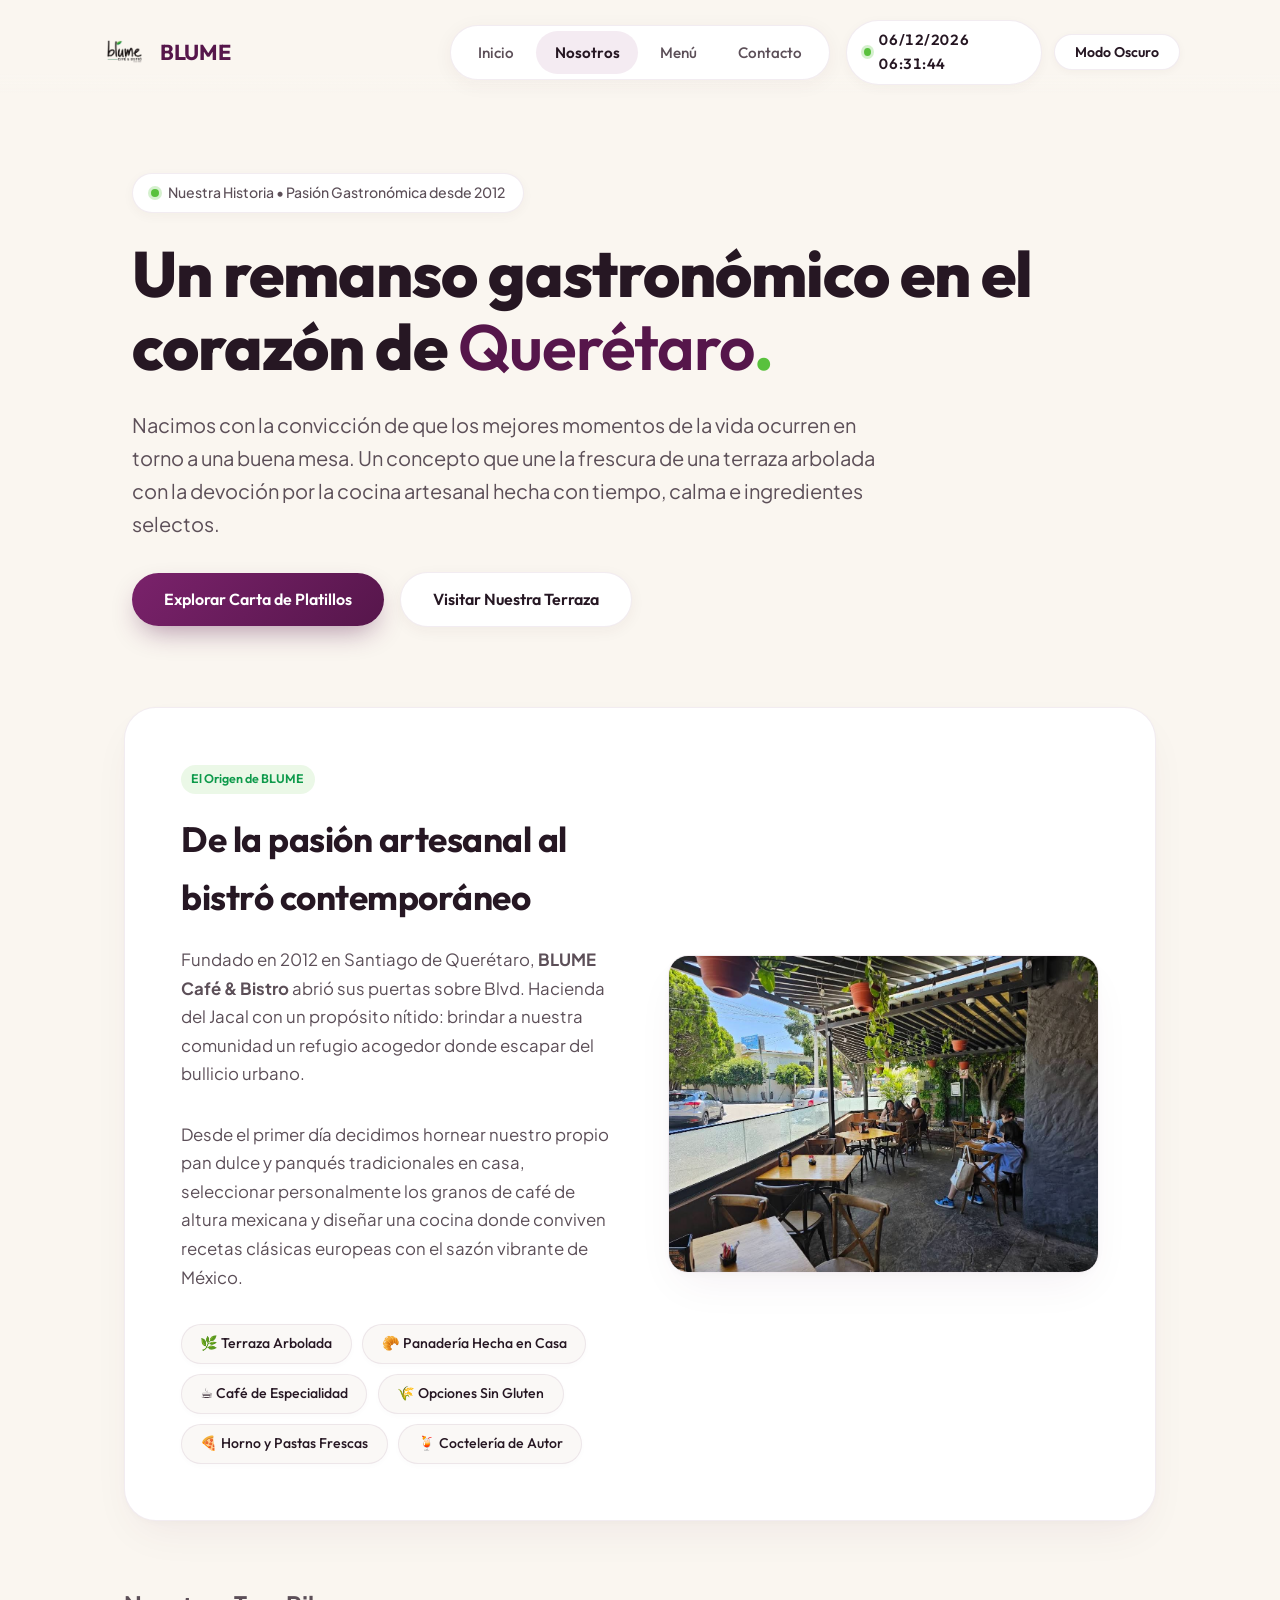
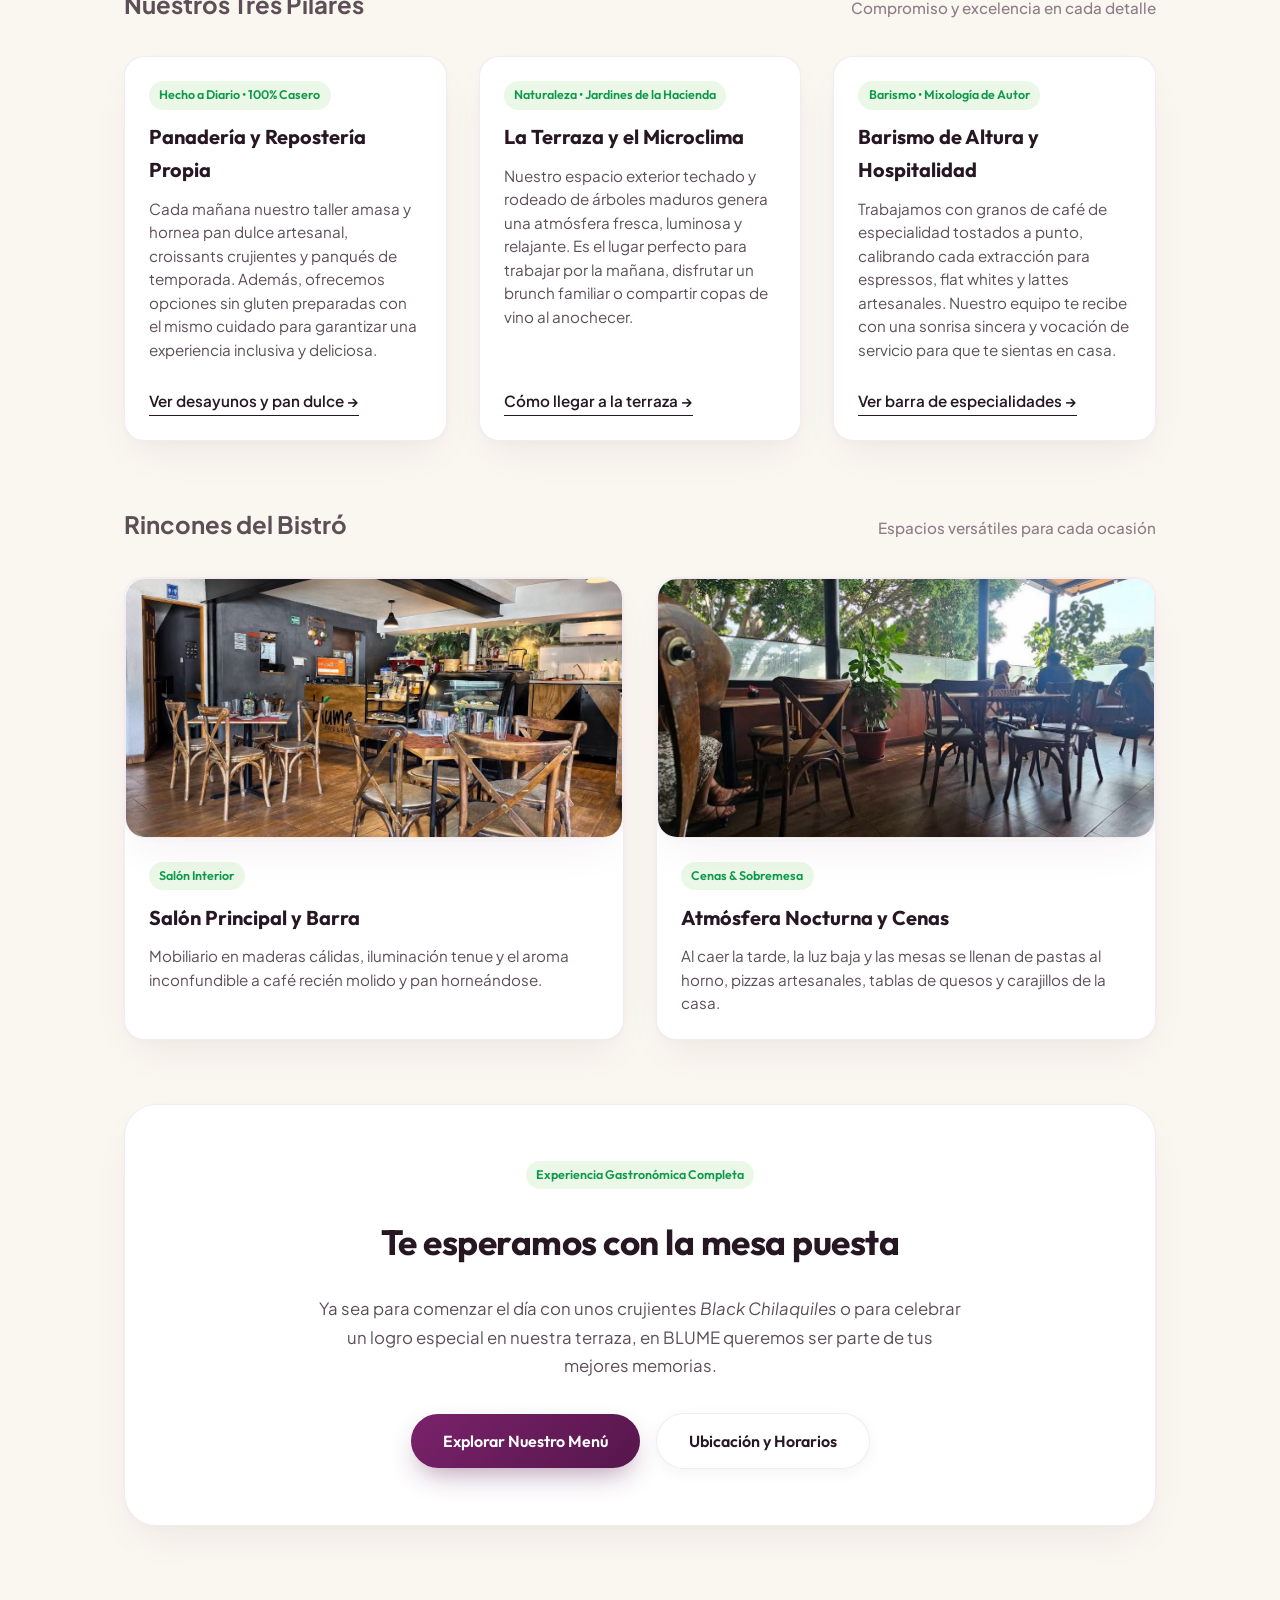
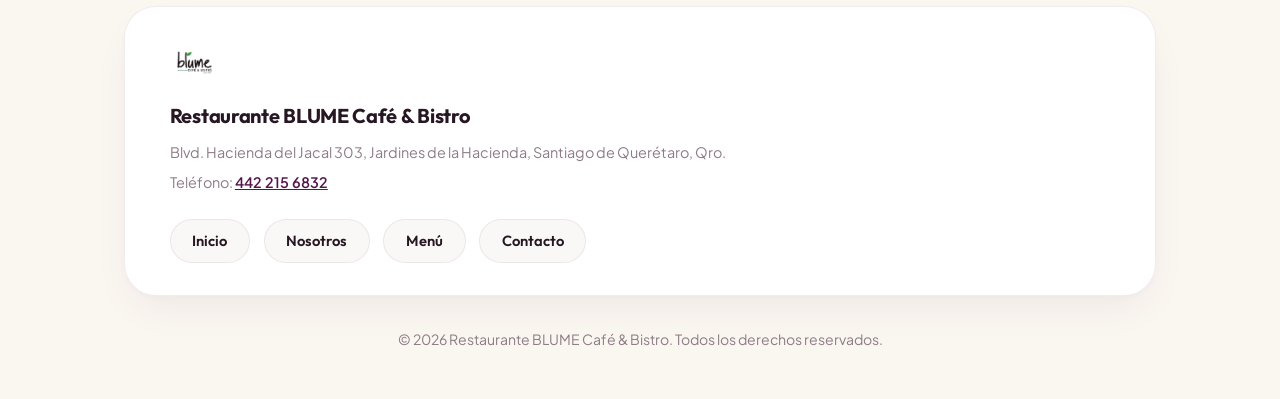
==== pages/about_us.html @ 1e067821 "Página Sobre nosotros (about us) - 'pages/about_us.html' Se implementó la página de sobre nosotros, " ====
<!DOCTYPE html>
<html lang="es">
<head>
  <meta charset="UTF-8">
  <meta name="viewport" content="width=device-width, initial-scale=1.0">
  <title>Nosotros | Restaurante BLUME Café & Bistro | Querétaro</title>
  <meta name="description" content="Conoce la historia, filosofía culinaria y el ambiente de terraza arbolada de Restaurante BLUME Café & Bistro en Santiago de Querétaro desde 2012.">
  
  <!-- Tipografías de Google Fonts -->
  <link rel="preconnect" href="https://fonts.googleapis.com">
  <link rel="preconnect" href="https://fonts.gstatic.com" crossorigin>
  <link href="https://fonts.googleapis.com/css2?family=Outfit:wght@400;500;600;700;800&family=Plus+Jakarta+Sans:wght@400;500;600;700&display=swap" rel="stylesheet">
  
  <!-- Hoja de estilos principal -->
  <link rel="stylesheet" href="../css/style.css">
  
  <!-- jQuery -->
  <script src="https://ajax.googleapis.com/ajax/libs/jquery/3.1.1/jquery.min.js"></script>
  
  <!-- Scripts globales (Reloj en tiempo real, Modo Oscuro, Botón Ir Arriba) -->
  <script src="../js/main.js" defer></script>
</head>
<body>

  <!-- ==========================================================================
       CABECERA Y NAVEGACIÓN GLOBAL
       ========================================================================== -->
  <header>
    <div class="header-inner">
      <a href="../index.html" class="logo" aria-label="Inicio - BLUME Café & Bistro">
        <img src="../images/logo_blume_sin_fondo.png" alt="Logotipo BLUME Café & Bistro" class="logo-img">
        <span>BLUME</span>
      </a>

      <nav aria-label="Navegación principal">
        <ul>
          <li><a href="../index.html">Inicio</a></li>
          <li><a href="about_us.html" class="active">Nosotros</a></li>
          <li><a href="products.html">Menú</a></li>
          <li><a href="contact.html">Contacto</a></li>
        </ul>
      </nav>

      <div class="header-actions">
        <div class="clock-widget" title="Fecha y hora actual">
          <span class="clock-dot"></span>
          <span id="reloj" class="clock-time">--/--/---- --:--:--</span>
        </div>
        <button type="button" class="theme-toggle-btn" id="theme-toggle" aria-label="Alternar modo oscuro o claro">
          Modo Oscuro
        </button>
      </div>
    </div>
  </header>

  <!-- ==========================================================================
       CONTENIDO PRINCIPAL
       ========================================================================== -->
  <main>
    <!-- 1. HERO DE LA SECCIÓN NOSOTROS -->
    <section id="nosotros-hero" aria-labelledby="about-title" style="display: flex; flex-direction: column; align-items: flex-start; gap: 1.5rem; padding: 2.5rem 0.5rem 1rem;">
      <div class="badge-status">
        <span class="badge-dot"></span>
        <span>Nuestra Historia &bull; Pasión Gastronómica desde 2012</span>
      </div>

      <h1 id="about-title" style="font-family: var(--font-heading); font-size: clamp(2.4rem, 5.2vw, 4rem); font-weight: 800; line-height: 1.15; color: var(--ink); letter-spacing: -1px; margin: 0;">
        Un remanso gastronómico en el corazón de <span class="text-accent">Querétaro</span><span class="accent-dot">.</span>
      </h1>

      <p class="hero-role" style="font-size: clamp(1.05rem, 1.8vw, 1.25rem); color: var(--text-body); max-width: 760px; line-height: 1.65; margin: 0;">
        Nacimos con la convicción de que los mejores momentos de la vida ocurren en torno a una buena mesa. Un concepto que une la frescura de una terraza arbolada con la devoción por la cocina artesanal hecha con tiempo, calma e ingredientes selectos.
      </p>

      <div class="hero-actions">
        <a href="products.html" class="btn btn-primary">Explorar Carta de Platillos</a>
        <a href="contact.html" class="btn btn-secondary">Visitar Nuestra Terraza</a>
      </div>
    </section>

    <!-- 2. SECCIÓN HISTORIA Y FILOSOFÍA (Tarjeta 2 Columnas) -->
    <section id="historia" aria-labelledby="historia-heading">
      <div class="sobre-mi-card">
        <div>
          <span class="badge-dietary" style="margin-bottom: 1rem;">El Origen de BLUME</span>
          <h2 id="historia-heading">De la pasión artesanal al bistró contemporáneo</h2>
          <p>
            Fundado en 2012 en Santiago de Querétaro, <strong>BLUME Café &amp; Bistro</strong> abrió sus puertas sobre Blvd. Hacienda del Jacal con un propósito nítido: brindar a nuestra comunidad un refugio acogedor donde escapar del bullicio urbano.
          </p>
          <p>
            Desde el primer día decidimos hornear nuestro propio pan dulce y panqués tradicionales en casa, seleccionar personalmente los granos de café de altura mexicana y diseñar una cocina donde conviven recetas clásicas europeas con el sazón vibrante de México.
          </p>
          <div class="chips-list">
            <span class="chip">🌿 Terraza Arbolada</span>
            <span class="chip">🥐 Panadería Hecha en Casa</span>
            <span class="chip">☕ Café de Especialidad</span>
            <span class="chip">🌾 Opciones Sin Gluten</span>
            <span class="chip">🍕 Horno y Pastas Frescas</span>
            <span class="chip">🍹 Coctelería de Autor</span>
          </div>
        </div>

        <div class="about-img-frame">
          <img src="../images/negocio/Negocio 1.jpeg" alt="Fachada y terraza exterior arbolada de Restaurante BLUME Café & Bistro">
        </div>
      </div>
    </section>

    <!-- 3. TRES PILARES FUNDAMENTALES -->
    <section id="pilares" aria-labelledby="pilares-heading">
      <div class="section-heading-row" style="margin-bottom: 2rem;">
        <h2 id="pilares-heading">Nuestros Tres Pilares</h2>
        <span class="heading-aside">Compromiso y excelencia en cada detalle</span>
      </div>

      <div class="menu-grid">
        <!-- Pilar 1: Panadería y Cocina Artesanal -->
        <article class="menu-card">
          <div class="menu-card-body">
            <span class="badge-dietary">Hecho a Diario &bull; 100% Casero</span>
            <div class="menu-card-header">
              <h3 class="menu-card-title">Panadería y Repostería Propia</h3>
            </div>
            <p class="menu-card-desc">
              Cada mañana nuestro taller amasa y hornea pan dulce artesanal, croissants crujientes y panqués de temporada. Además, ofrecemos opciones sin gluten preparadas con el mismo cuidado para garantizar una experiencia inclusiva y deliciosa.
            </p>
            <div style="margin-top: auto; padding-top: 1rem;">
              <a href="products.html" class="contact-link-arrow">Ver desayunos y pan dulce &rarr;</a>
            </div>
          </div>
        </article>

        <!-- Pilar 2: La Terraza Arbolada -->
        <article class="menu-card">
          <div class="menu-card-body">
            <span class="badge-dietary">Naturaleza &bull; Jardines de la Hacienda</span>
            <div class="menu-card-header">
              <h3 class="menu-card-title">La Terraza y el Microclima</h3>
            </div>
            <p class="menu-card-desc">
              Nuestro espacio exterior techado y rodeado de árboles maduros genera una atmósfera fresca, luminosa y relajante. Es el lugar perfecto para trabajar por la mañana, disfrutar un brunch familiar o compartir copas de vino al anochecer.
            </p>
            <div style="margin-top: auto; padding-top: 1rem;">
              <a href="contact.html" class="contact-link-arrow">Cómo llegar a la terraza &rarr;</a>
            </div>
          </div>
        </article>

        <!-- Pilar 3: Barismo y Calidez en el Servicio -->
        <article class="menu-card">
          <div class="menu-card-body">
            <span class="badge-dietary">Barismo &bull; Mixología de Autor</span>
            <div class="menu-card-header">
              <h3 class="menu-card-title">Barismo de Altura y Hospitalidad</h3>
            </div>
            <p class="menu-card-desc">
              Trabajamos con granos de café de especialidad tostados a punto, calibrando cada extracción para espressos, flat whites y lattes artesanales. Nuestro equipo te recibe con una sonrisa sincera y vocación de servicio para que te sientas en casa.
            </p>
            <div style="margin-top: auto; padding-top: 1rem;">
              <a href="products.html" class="contact-link-arrow">Ver barra de especialidades &rarr;</a>
            </div>
          </div>
        </article>
      </div>
    </section>

    <!-- 4. GALERÍA DE AMBIENTE Y RINCONES -->
    <section id="ambiente" aria-labelledby="ambiente-heading">
      <div class="section-heading-row" style="margin-bottom: 2rem;">
        <h2 id="ambiente-heading">Rincones del Bistró</h2>
        <span class="heading-aside">Espacios versátiles para cada ocasión</span>
      </div>

      <div class="about-grid-two">
        <article class="menu-card">
          <div class="about-img-frame" style="height: 260px;">
            <img src="../images/negocio/Negocio 2.jpeg" alt="Barra de café y salón acogedor interior">
          </div>
          <div class="menu-card-body">
            <span class="badge-dietary">Salón Interior</span>
            <div class="menu-card-header">
              <h3 class="menu-card-title">Salón Principal y Barra</h3>
            </div>
            <p class="menu-card-desc">
              Mobiliario en maderas cálidas, iluminación tenue y el aroma inconfundible a café recién molido y pan horneándose.
            </p>
          </div>
        </article>

        <article class="menu-card">
          <div class="about-img-frame" style="height: 260px;">
            <img src="../images/negocio/Negocio 3.jpeg" alt="Comedor bistró para cenas y reuniones">
          </div>
          <div class="menu-card-body">
            <span class="badge-dietary">Cenas &amp; Sobremesa</span>
            <div class="menu-card-header">
              <h3 class="menu-card-title">Atmósfera Nocturna y Cenas</h3>
            </div>
            <p class="menu-card-desc">
              Al caer la tarde, la luz baja y las mesas se llenan de pastas al horno, pizzas artesanales, tablas de quesos y carajillos de la casa.
            </p>
          </div>
        </article>
      </div>
    </section>

    <!-- 5. BANNER LLAMADO A LA ACCIÓN (CTA) -->
    <section id="cta-experiencia" aria-labelledby="cta-heading">
      <div class="cta-banner-card">
        <span class="badge-dietary">Experiencia Gastronómica Completa</span>
        <h2 id="cta-heading">Te esperamos con la mesa puesta</h2>
        <p>
          Ya sea para comenzar el día con unos crujientes <em>Black Chilaquiles</em> o para celebrar un logro especial en nuestra terraza, en BLUME queremos ser parte de tus mejores memorias.
        </p>
        <div class="hero-actions" style="justify-content: center;">
          <a href="products.html" class="btn btn-primary">Explorar Nuestro Menú</a>
          <a href="contact.html" class="btn btn-secondary">Ubicación y Horarios</a>
        </div>
      </div>
    </section>
  </main>

  <!-- ==========================================================================
       PIE DE PÁGINA (Footer)
       ========================================================================== -->
  <footer>
    <div class="footer-card">
      <div class="footer-brand">
        <a href="../index.html" class="footer-logo">
          <img src="../images/logo_blume_sin_fondo.png" alt="Logotipo BLUME Café & Bistro" class="footer-logo-img">
        </a>
        <h2>Restaurante BLUME Café &amp; Bistro</h2>
        <p>Blvd. Hacienda del Jacal 303, Jardines de la Hacienda, Santiago de Querétaro, Qro.</p>
        <p>Teléfono: <a href="tel:4422156832" class="text-accent">442 215 6832</a></p>
      </div>

      <ul class="footer-links" aria-label="Enlaces del pie de página">
        <li><a href="../index.html">Inicio</a></li>
        <li><a href="about_us.html">Nosotros</a></li>
        <li><a href="products.html">Menú</a></li>
        <li><a href="contact.html">Contacto</a></li>
      </ul>
    </div>

    <p class="copyright">
      &copy; 2026 Restaurante BLUME Café &amp; Bistro. Todos los derechos reservados.
    </p>
  </footer>

  <!-- Botón flotante "Ir arriba" gestionado con jQuery -->
  <a href="#" class="scrollup" id="irArriba" aria-label="Volver arriba">Subir</a>

</body>
</html>
---- css/style.css ----
/* 
   RESTAURANTE BLUME CAFÉ & BISTRO
   Sistema de Diseño Corporativo - Actividad 9
*/

/* --------------------------------------------------------------------------
   IMPORTACIÓN DE TIPOGRAFÍAS (Google Fonts)
   - Outfit: Fuente sans-serif geométrica para títulos de alto impacto.
   - Plus Jakarta Sans: Fuente moderna y legible para textos y párrafos.
   -------------------------------------------------------------------------- */
@import url('https://fonts.googleapis.com/css2?family=Outfit:wght@400;500;600;700;800&family=Plus+Jakarta+Sans:wght@400;500;600;700&display=swap');

/* --------------------------------------------------------------------------
   1. VARIABLES DE DISEÑO (Design Tokens)
   Definición centralizada de colores, gradientes, sombras, bordes y tipografías.
   -------------------------------------------------------------------------- */
:root {
  /* Paleta Base y Fondos */
  --bg-main: #FFFFFF;                /* Fondo principal blanco */
  --cream: #FAF6F0;                  /* Fondo crema suave para contraste sutil */
  --mist: #F4EBF2;                   /* Tono lila/crema suave */
  --surface-input: #FAF8F6;          /* Fondo suave para campos de formulario */
  --white: #FFFFFF;                  /* Blanco puro para tarjetas y superficies */

  /* Colores Corporativos Oficiales BLUME Café & Bistro */
  --primary: #56164b;                /* Color Principal: Púrpura bistró */
  --primary-light: #7a226b;          /* Púrpura medio para transiciones y gradientes */
  --primary-dark: #3e0e36;           /* Púrpura profundo para contrastes */
  --accent-1: #59c13d;               /* Color de Acento 1: Verde frescura / huerto */
  --accent-2: #0e9a4b;               /* Color de Acento 2: Verde esmeralda / follaje */

  --primary-soft: rgba(86, 22, 75, 0.08);
  --primary-glow: rgba(86, 22, 75, 0.35);
  --accent-soft: rgba(89, 193, 61, 0.12);

  /* Retrocompatibilidad semántica para selectores heredados */
  --scarlet: var(--primary);
  --crimson: var(--primary-dark);
  --coral: var(--accent-1);
  --scarlet-soft: var(--primary-soft);
  --scarlet-glow: var(--primary-glow);

  /* Gradientes y Sombras de la marca */
  --gradient-primary: linear-gradient(135deg, #7a226b 0%, #56164b 100%);
  --gradient-accent: linear-gradient(135deg, #59c13d 0%, #0e9a4b 100%);
  --gradient-scarlet: var(--gradient-primary);

  --shadow-primary: 0 12px 28px -8px rgba(86, 22, 75, 0.45);
  --shadow-accent: 0 10px 24px -6px rgba(14, 154, 75, 0.35);
  --shadow-scarlet: var(--shadow-primary);
  --shadow-card: 0 18px 45px -12px rgba(86, 22, 75, 0.07), 0 2px 6px rgba(0, 0, 0, 0.02);
  --shadow-hover: 0 24px 50px -10px rgba(86, 22, 75, 0.14), 0 4px 12px rgba(0, 0, 0, 0.04);

  /* Colores de Texto y Neutros */
  --ink: #261723;                    /* Púrpura carbón profundo para títulos */
  --text-body: #5C4F58;              /* Gris cálido para párrafos y lectura */
  --text-muted: #8E7C88;             /* Neutro secundario para subtítulos y etiquetas */
  --border-light: rgba(86, 22, 75, 0.08);

  /* Tipografía */
  --font-heading: 'Outfit', 'Plus Jakarta Sans', system-ui, -apple-system, sans-serif;
  --font-body: 'Plus Jakarta Sans', system-ui, -apple-system, sans-serif;

  /* Curvaturas y Radios */
  --radius-sm: 12px;                 /* Esquinas de inputs y botones pequeños */
  --radius-md: 20px;                 /* Esquinas de tarjetas secundarias */
  --radius-lg: 32px;                 /* Curvatura amplia para las grandes tarjetas principales */
  --radius-pill: 9999px;             /* Curvatura completa tipo cápsula/píldora */

  /* Transición estándar para animaciones suaves */
  --transition: 0.28s cubic-bezier(0.4, 0, 0.2, 1);
}

/* --------------------------------------------------------------------------
   2. RESET Y ESTILOS GLOBALES
   Garantiza coherencia de márgenes, modelo de caja y renderizado en navegadores.
   -------------------------------------------------------------------------- */
*, *::before, *::after {             /* Esto es la parte de los márgenes y rellenos */
  margin: 0;
  padding: 0;
  box-sizing: border-box;            /* Incluye padding y border en el ancho total */
}

html {
  scroll-behavior: smooth;           /* Desplazamiento suave al hacer clic en los enlaces internos */
  font-size: 16px;
}

body {
  font-family: var(--font-body);
  background-color: var(--cream);    /* Fondo general beige cálido (color de fondo de la página) */
  color: var(--text-body);
  line-height: 1.65;
  min-height: 100vh;                 /* Esto es la parte del alto de la pantalla */
  overflow-x: hidden;                /* Evita barras de desplazamiento horizontal accidentales */
  -webkit-font-smoothing: antialiased;
  -moz-osx-font-smoothing: grayscale;
}

/* Clases de texto utilitarias para resaltar palabras clave */
.text-accent,
.text-scarlet {
  color: var(--primary);
  font-weight: 600;
}

.text-accent-green {
  color: var(--accent-1);
  font-weight: 600;
}

.accent-dot {
  color: var(--accent-1);             /* Punto verde de acento fresco del logotipo y títulos */
}

/* --------------------------------------------------------------------------
   3. CABECERA Y BARRA DE NAVEGACIÓN (Header)
   Permanece fija en la parte superior con un degradado que se fusiona con el fondo.
   -------------------------------------------------------------------------- */
header {
  position: sticky;
  top: 0;                 
  z-index: 100;
  padding: 1.25rem 1.5rem 0.5rem;           /* Esto es la parte del padding y margenes de la barra de navegación */
  background: linear-gradient(180deg, var(--cream) 80%, rgba(250, 246, 240, 0) 100%);
}

.header-inner {
  max-width: 1080px;                /* Esto es la parte del ancho de la página */
  margin: 0 auto;
  display: grid;
  grid-template-columns: 1fr auto 1fr;
  align-items: center;
  gap: 1rem;
}

.header-actions {
  justify-self: end;
  display: flex;
  align-items: center;
  gap: 0.75rem;
}

.logo {
  justify-self: start;
  display: inline-flex;
  align-items: center;
  gap: 0.75rem;
  font-family: var(--font-heading);
  font-size: 1.35rem;
  font-weight: 700;
  color: var(--primary);
  text-decoration: none;
  letter-spacing: -0.3px;
  transition: opacity var(--transition), transform var(--transition);
}

.logo img,
.logo-img {
  height: 48px;
  max-height: 48px;
  width: auto;
  object-fit: contain;
  display: block;
  transition: transform var(--transition);
}

.logo:hover {
  opacity: 0.9;
  transform: translateY(-1px);
}

.logo:hover img,
.logo:hover .logo-img {
  transform: scale(1.04);
}

header nav {
  justify-self: center;
}

/* Cápsula de navegación flotante */
nav ul {
  list-style: none;
  display: flex;
  align-items: center;
  background: var(--white);
  padding: 0.35rem 0.5rem;
  border-radius: var(--radius-pill);    /* Esto es la parte de las esquinas de la barra de navegación (bordes)*/
  box-shadow: 0 4px 20px rgba(70, 45, 35, 0.05);
  border: 1px solid var(--border-light);
  gap: 0.25rem;
}

nav ul li a {
  text-decoration: none;
  font-family: var(--font-heading);
  font-size: 0.95rem;
  font-weight: 500;
  color: var(--text-body);
  padding: 0.55rem 1.15rem;
  border-radius: var(--radius-pill);
  transition: all var(--transition);
  display: inline-block;
}

nav ul li a:hover {
  color: var(--ink);
  background-color: var(--mist);
}

/* Botón destacado del menú de navegación (si se requiere enlace destacado) */
nav ul li a.nav-cta {
  background: var(--gradient-primary);
  color: var(--white);
  font-weight: 600;
  box-shadow: 0 4px 14px rgba(86, 22, 75, 0.35);
}

nav ul li a.nav-cta:hover {
  transform: translateY(-1px);
  box-shadow: 0 6px 18px rgba(86, 22, 75, 0.45);
  color: var(--white);
}

/* --------------------------------------------------------------------------
   4. CONTENEDOR PRINCIPAL (Main)
   Centra las secciones y establece una separación vertical equilibrada.
   -------------------------------------------------------------------------- */
main {
  max-width: 1080px;
  margin: 0 auto;
  padding: 2.5rem 1.5rem 5rem;
  display: flex;
  flex-direction: column;
  gap: 4rem;                         /* Espaciado generoso entre secciones */
}

/* --------------------------------------------------------------------------
   5. SECCIÓN INICIO / HERO (#inicio)
   Presentación tipográfica limpia directamente sobre el fondo beige.
   -------------------------------------------------------------------------- */
#inicio {
  padding: 2.5rem 0.5rem 1.5rem;
  display: flex;
  flex-direction: column;
  align-items: flex-start;
  gap: 1.5rem;
}

/* Badge con punto indicador */
.badge-status {
  display: inline-flex;
  align-items: center;
  gap: 0.6rem;
  background: var(--white);
  padding: 0.45rem 1.1rem;
  border-radius: var(--radius-pill);
  font-size: 0.88rem;
  font-weight: 500;
  color: var(--text-body);
  box-shadow: 0 3px 12px rgba(70, 45, 35, 0.04);
  border: 1px solid var(--border-light);
}

.badge-dot {
  width: 8px;
  height: 8px;
  border-radius: 50%;
  background-color: var(--accent-1);
  box-shadow: 0 0 0 3px rgba(89, 193, 61, 0.25);
}

#inicio h1 {
  font-family: var(--font-heading);
  font-size: clamp(2.6rem, 5.8vw, 4.4rem); /* Tamaño fluido según el ancho de pantalla */
  font-weight: 800;
  line-height: 1.1;
  color: var(--ink);
  letter-spacing: -1.2px;
}

#inicio .hero-role,
#inicio > p {
  font-size: 1.22rem;
  line-height: 1.6;
  color: var(--text-body);
  max-width: 680px;
}

/* Botones en píldora */
.hero-actions {
  display: flex;
  align-items: center;
  gap: 1rem;
  flex-wrap: wrap;
  margin-top: 0.5rem;
}

.btn {
  display: inline-flex;
  align-items: center;
  justify-content: center;
  font-family: var(--font-heading);
  font-size: 1rem;
  font-weight: 600;
  text-decoration: none;
  padding: 0.85rem 2rem;
  border-radius: var(--radius-pill);
  transition: all var(--transition);
  cursor: pointer;
  border: none;
}

/* Botón primario con gradiente corporativo */
.btn-primary {
  background: var(--gradient-primary);
  color: #FFFFFF;
  box-shadow: var(--shadow-primary);
}

.btn-primary:hover {
  transform: translateY(-2px);
  box-shadow: 0 16px 32px -6px rgba(86, 22, 75, 0.55);
}

/* Botón secundario en blanco con borde sutil */
.btn-secondary {
  background: var(--white);
  color: var(--ink);
  box-shadow: 0 4px 15px rgba(70, 45, 35, 0.05);
  border: 1px solid var(--border-light);
}

.btn-secondary:hover {
  transform: translateY(-2px);
  box-shadow: 0 8px 24px rgba(70, 45, 35, 0.08);
  background: #FFFDFC;
}

/* --------------------------------------------------------------------------
   6. SECCIÓN SOBRE MÍ (#sobre-mi)
   Tarjeta blanca con esquinas curvas de 32px y estructura a 2 columnas.
   -------------------------------------------------------------------------- */
#sobre-mi,
#amigos,
.sobre-mi-card {
  background: var(--white);
  border-radius: var(--radius-lg);
  padding: 3.5rem;
  box-shadow: var(--shadow-card);
  border: 1px solid var(--border-light);
  display: grid;
  grid-template-columns: 1fr 1fr;    /* Columna de texto + Columna de carrusel/galeria */
  gap: 3.5rem;
  align-items: center;
}

#sobre-mi h2,
#amigos h2,
.sobre-mi-card h2 {
  font-family: var(--font-heading);
  font-size: 2.2rem;
  font-weight: 700;
  color: var(--ink);
  letter-spacing: -0.5px;
  margin-bottom: 1.25rem;
}

#sobre-mi p,
#amigos p,
.sobre-mi-card p {
  font-size: 1.05rem;
  line-height: 1.7;
  color: var(--text-body);
  margin-bottom: 2rem;
}

/* Chips / Badges en formato píldora */
.chips-list {
  display: flex;
  flex-wrap: wrap;
  gap: 0.65rem;
}

.chip {
  background: var(--surface-input);
  border: 1px solid var(--border-light);
  color: var(--ink);
  font-family: var(--font-heading);
  font-size: 0.88rem;
  font-weight: 500;
  padding: 0.45rem 1.15rem;
  border-radius: var(--radius-pill);
  box-shadow: 0 2px 6px rgba(70, 45, 35, 0.02);
}

/* --------------------------------------------------------------------------
   7. CARRUSEL INTERACTIVO DE IMÁGENES
   Muestra las imágenes de Luis y Roy con transiciones fluidas de opacidad.
   -------------------------------------------------------------------------- */
.carousel-wrapper {
  width: 100%;
  display: flex;
  justify-content: center;
}

.carousel {
  position: relative;
  width: 100%;
  max-width: 440px;
  height: 330px;
  border-radius: 26px;               /* Esquinas redondeadas de la imagen */
  overflow: hidden;
  box-shadow: 0 16px 36px -10px rgba(70, 45, 35, 0.12);
  background-color: var(--mist);
}

.carousel-track {
  width: 100%;
  height: 100%;
  position: relative;
}

/* Cada diapositiva se superpone y se revela mediante opacidad */
.carousel-slide {
  position: absolute;
  top: 0;
  left: 0;
  width: 100%;
  height: 100%;
  opacity: 0;
  visibility: hidden;
  transition: opacity 0.5s ease-in-out, transform 0.5s ease-in-out;
  transform: scale(1.03);            /* Ligero zoom out al activarse */
}

.carousel-slide.active {
  opacity: 1;
  visibility: visible;
  transform: scale(1);
}

.carousel-slide img {
  width: 100%;
  height: 100%;
  object-fit: cover;                 /* Ajusta la foto sin deformarla */
  object-position: center;
  display: block;
}

/* Flechas flotantes de control anterior / siguiente */
.carousel-arrow {
  position: absolute;
  top: 50%;
  transform: translateY(-50%);
  width: 40px;
  height: 40px;
  border-radius: 50%;
  background: rgba(255, 255, 255, 0.85);
  backdrop-filter: blur(8px);
  -webkit-backdrop-filter: blur(8px);
  border: 1px solid rgba(255, 255, 255, 0.5);
  color: var(--ink);
  font-size: 1.4rem;
  display: flex;
  align-items: center;
  justify-content: center;
  cursor: pointer;
  box-shadow: 0 4px 12px rgba(0, 0, 0, 0.12);
  transition: all var(--transition);
  z-index: 5;
  user-select: none;
}

.carousel-arrow:hover {
  background: var(--white);
  color: var(--primary);
  transform: translateY(-50%) scale(1.08);
}

.carousel-arrow.prev {
  left: 14px;
}

.carousel-arrow.next {
  right: 14px;
}

/* Puntos indicadores inferiores del carrusel */
.carousel-dots {
  position: absolute;
  bottom: 16px;
  left: 50%;
  transform: translateX(-50%);
  display: flex;
  gap: 8px;
  z-index: 5;
  background: rgba(0, 0, 0, 0.25);
  backdrop-filter: blur(6px);
  padding: 6px 12px;
  border-radius: var(--radius-pill);
}

.carousel-dots .dot {
  width: 9px;
  height: 9px;
  border-radius: 50%;
  background: rgba(255, 255, 255, 0.55);
  border: none;
  cursor: pointer;
  transition: all var(--transition);
  padding: 0;
}

/* Indicador activo: se ensancha y toma el color del negocio */
.carousel-dots .dot.active {
  background: var(--primary);
  width: 22px;
  border-radius: 5px;
}

/* --------------------------------------------------------------------------
   8. SECCIÓN PROYECTOS (#proyectos)
   Tarjeta blanca que presenta el proyecto con elevación suave al hover.
   -------------------------------------------------------------------------- */
#proyectos {
  display: flex;
  flex-direction: column;
  gap: 1.5rem;
}

.section-heading-row {
  display: flex;
  justify-content: space-between;
  align-items: baseline;
}

#proyectos h2 {
  font-family: var(--font-heading);
  font-size: 2.2rem;
  font-weight: 700;
  color: var(--ink);
  letter-spacing: -0.5px;
}

.heading-aside {
  font-size: 0.95rem;
  color: var(--text-muted);
  font-weight: 500;
}

/* Layout de proyectos con barra lateral */
.proyectos-layout {
  display: grid;
  grid-template-columns: 1fr 280px;
  gap: 1.75rem;
  align-items: stretch;
}

.proyectos-main {
  display: flex;
  flex-direction: column;
  gap: 1.5rem;
}

.proyecto-card {
  background: var(--white);
  border-radius: var(--radius-md);
  padding: 2.5rem 2.8rem;
  box-shadow: var(--shadow-card);
  border: 1px solid var(--border-light);
  transition: all var(--transition);
  height: 100%;
}

.proyecto-card:hover {
  transform: translateY(-3px);       /* Elevación sutil al interactuar */
  box-shadow: var(--shadow-hover);
}

.proyecto-card h3 {
  font-family: var(--font-heading);
  font-size: 1.45rem;
  font-weight: 700;
  color: var(--ink);
  margin-bottom: 0.6rem;
}

.proyecto-card h3 a,
.proyecto-card h3 a:link,
.proyecto-card h3 a:visited {
  color: var(--ink);
  text-decoration: none;
  transition: color var(--transition);
}

.proyecto-card h3 a:hover {
  color: var(--primary);
}

.proyecto-card p {
  font-size: 1.05rem;
  color: var(--text-body);
  line-height: 1.6;
}

/* Barra lateral de tecnologías (Sidebar) */
.sidebar {
  background: var(--white);
  border-radius: var(--radius-md);
  padding: 2.2rem 2rem;
  box-shadow: var(--shadow-card);
  border: 1px solid var(--border-light);
  transition: all var(--transition);
  display: flex;
  flex-direction: column;
}

.sidebar:hover {
  transform: translateY(-3px);
  box-shadow: var(--shadow-hover);
}

.sidebar h3 {
  font-family: var(--font-heading);
  font-size: 1.25rem;
  font-weight: 700;
  color: var(--ink);
  letter-spacing: -0.3px;
  margin-bottom: 1.25rem;
}

.sidebar ul {
  list-style: none;
  display: flex;
  flex-direction: column;
  gap: 0.65rem;
}

.sidebar ul li {
  font-family: var(--font-heading);
  font-size: 0.92rem;
  font-weight: 600;
  color: var(--ink);
  background: var(--surface-input);
  border: 1px solid var(--border-light);
  padding: 0.65rem 1rem;
  border-radius: var(--radius-sm);
  display: flex;
  align-items: center;
  gap: 0.65rem;
  transition: all var(--transition);
}

.sidebar ul li::before {
  content: "";
  display: inline-block;
  width: 7px;
  height: 7px;
  border-radius: 50%;
  background-color: var(--accent-1);
  box-shadow: 0 0 0 2.5px rgba(89, 193, 61, 0.2);
  flex-shrink: 0;
  transition: transform var(--transition);
}

.sidebar ul li:hover {
  background: var(--white);
  border-color: rgba(86, 22, 75, 0.25);
  color: var(--primary);
  transform: translateX(4px);
  box-shadow: 0 4px 12px rgba(86, 22, 75, 0.06);
}

.sidebar ul li:hover::before {
  transform: scale(1.3);
}

/* --------------------------------------------------------------------------
   9. SECCIONES CONTACTO Y FORMULARIO (.contact-form-layout)
   Tarjeta blanca unificada que organiza la información y los campos del formulario.
   -------------------------------------------------------------------------- */
.contact-form-layout,
.contacto-layout {
  display: grid;
  grid-template-columns: 1fr 1.15fr; /* Distribución equilibrada entre info y formulario */
  gap: 2.5rem;
  background: var(--white);
  border-radius: var(--radius-lg);
  padding: 3.5rem;
  box-shadow: var(--shadow-card);
  border: 1px solid var(--border-light);
}

.contacto-layout {
  grid-template-columns: 1.2fr 1fr;
  gap: 3.5rem;
  align-items: start;
}

.contacto-canales {
  background: var(--white);
  border: 1px solid var(--border-light);
  border-radius: var(--radius-md);
  padding: 2.2rem 2rem;
  display: flex;
  flex-direction: column;
  gap: 1.25rem;
}

.contacto-canales h3 {
  font-family: var(--font-heading);
  font-size: 1.35rem;
  font-weight: 700;
  color: var(--ink);
  letter-spacing: -0.3px;
  margin-bottom: 0.25rem;
}

.canales-list {
  list-style: none;
  display: flex;
  flex-direction: column;
  gap: 1rem;
}

.canales-list li {
  display: flex;
  flex-direction: column;
  gap: 0.25rem;
}

.canales-list li strong {
  font-family: var(--font-heading);
  font-size: 0.82rem;
  text-transform: uppercase;
  letter-spacing: 0.06em;
  color: var(--text-muted);
}

.canales-list li a {
  font-family: var(--font-body);
  font-size: 0.98rem;
  color: var(--ink);
  font-weight: 600;
  text-decoration: none;
  transition: color var(--transition);
  word-break: break-all;
}

.canales-list li a:hover {
  color: var(--primary);
}

#contacto,
#formulario {
  background: transparent;
  padding: 0;
  box-shadow: none;
  border: none;
}

#contacto h2,
#formulario h2 {
  font-family: var(--font-heading);
  font-size: 2.2rem;
  font-weight: 700;
  color: var(--ink);
  letter-spacing: -0.5px;
  margin-bottom: 1.25rem;
}

#contacto p {
  font-size: 1.08rem;
  line-height: 1.7;
  color: var(--text-body);
  margin-bottom: 1.75rem;
}

/* Enlace de correo destacado en púrpura corporativo */
.contact-email {
  display: inline-block;
  color: var(--primary);
  font-weight: 700;
  font-size: 1.18rem;
  text-decoration: none;
  margin-bottom: 1.25rem;
  transition: opacity var(--transition);
}

.contact-email:hover {
  opacity: 0.85;
}

/* Enlace complementario con flecha y línea inferior */
.contact-link-arrow {
  display: inline-flex;
  align-items: center;
  gap: 0.35rem;
  font-size: 0.95rem;
  font-weight: 600;
  color: var(--ink);
  text-decoration: none;
  border-bottom: 1.5px solid var(--ink);
  padding-bottom: 2px;
  transition: all var(--transition);
}

.contact-link-arrow:hover {
  color: var(--primary);
  border-bottom-color: var(--primary);
  gap: 0.6rem;
}

/* Estilos de los campos de entrada del formulario */
#formulario form {
  display: flex;
  flex-direction: column;
  gap: 1.35rem;
}

.form-field {
  display: flex;
  flex-direction: column;
  gap: 0.45rem;
  padding-left: 0.5rem;
  transition: border-left 0.2s ease, padding 0.2s ease;
}

.field-error-msg {
  display: none;
  font-family: var(--font-body);
  font-size: 0.84rem;
  color: var(--accent-2);
  font-weight: 600;
  margin-top: 0.2rem;
  line-height: 1.4;
}

body.dark-mode .field-error-msg,
body.dark-theme .field-error-msg {
  color: var(--accent-1);
}

#formulario label {
  font-family: var(--font-heading);
  font-size: 0.78rem;
  font-weight: 700;
  letter-spacing: 0.06em;
  color: var(--text-muted);
  text-transform: uppercase;         /* Etiquetas en mayúsculas estilo minimalista */
}

/* Entradas de texto y números */
#formulario input:not([type="checkbox"]):not([type="radio"]),
#formulario textarea {
  width: 100%;
  background: var(--surface-input);  /* Fondo crema suave */
  border: 1.5px solid rgba(70, 45, 35, 0.07);
  border-radius: 14px;
  padding: 0.95rem 1.2rem;
  font-family: var(--font-body);
  font-size: 0.98rem;
  color: var(--ink);
  transition: all var(--transition);
  outline: none;
}

#formulario input:not([type="checkbox"]):not([type="radio"])::placeholder,
#formulario textarea::placeholder {
  color: #A39690;
  font-weight: 400;
}

/* Efecto de foco: resplandor corporativo */
#formulario input:not([type="checkbox"]):not([type="radio"]):focus,
#formulario textarea:focus {
  background: var(--white);
  border-color: var(--primary);
  box-shadow: 0 0 0 3.5px rgba(86, 22, 75, 0.15);
}

#formulario textarea {
  resize: vertical;
  min-height: 110px;
}

/* --------------------------------------------------------------------------
   ESTILOS PARA LISTA DESPLEGABLE (Select) Y CASILLA DE VERIFICACIÓN (Checkbox)
   Mantienen la coherencia con la paleta cálida, bordes suaves y detalles escarlata.
   -------------------------------------------------------------------------- */

/* Lista desplegable (Select) */
#formulario select {
  width: 100%;
  background-color: var(--surface-input);
  border: 1.5px solid rgba(70, 45, 35, 0.07);
  border-radius: 14px;
  padding: 0.95rem 2.8rem 0.95rem 1.2rem;
  font-family: var(--font-body);
  font-size: 0.98rem;
  color: var(--ink);
  cursor: pointer;
  transition: all var(--transition);
  outline: none;
  /* Flecha personalizada corporativa */
  appearance: none;
  -webkit-appearance: none;
  -moz-appearance: none;
  background-image: url("data:image/svg+xml,%3Csvg xmlns='http://www.w3.org/2000/svg' width='16' height='16' viewBox='0 0 24 24' fill='none' stroke='%2356164b' stroke-width='2.5' stroke-linecap='round' stroke-linejoin='round'%3E%3Cpolyline points='6 9 12 15 18 9'%3E%3C/polyline%3E%3C/svg%3E");
  background-repeat: no-repeat;
  background-position: calc(100% - 1.2rem) center;
  background-size: 1rem;
}

#formulario select:hover {
  background-color: #FFFDFC;
  border-color: rgba(86, 22, 75, 0.3);
}

#formulario select:focus {
  background-color: var(--white);
  border-color: var(--primary);
  box-shadow: 0 0 0 3.5px rgba(86, 22, 75, 0.15);
}

#formulario select option {
  background-color: var(--white);
  color: var(--ink);
  padding: 0.6rem;
  font-family: var(--font-body);
}

/* Casilla de verificación (Checkbox) */
.form-field-checkbox,
.form-field:has(input[type="checkbox"]) {
  flex-direction: row;
  align-items: center;
  gap: 0.85rem;
  margin: 0.35rem 0;
  cursor: pointer;
}

#formulario input[type="checkbox"] {
  appearance: none;
  -webkit-appearance: none;
  width: 22px;
  height: 22px;
  min-width: 22px;
  background-color: var(--surface-input);
  border: 1.8px solid rgba(70, 45, 35, 0.2);
  border-radius: 7px;
  cursor: pointer;
  display: inline-grid;
  place-content: center;
  margin: 0;
  padding: 0;
  transition: all var(--transition);
  outline: none;
  position: relative;
}

#formulario input[type="checkbox"]:hover {
  border-color: var(--primary);
  background-color: var(--white);
  transform: scale(1.05);
}

#formulario input[type="checkbox"]:focus-visible {
  border-color: var(--primary);
  box-shadow: 0 0 0 3.5px rgba(86, 22, 75, 0.18);
}

#formulario input[type="checkbox"]:checked {
  background: var(--gradient-primary);
  border-color: var(--primary);
  box-shadow: 0 4px 12px rgba(86, 22, 75, 0.35);
}

/* Palomita blanca personalizada dentro del checkbox */
#formulario input[type="checkbox"]::after {
  content: "";
  width: 5px;
  height: 10px;
  border: solid var(--white);
  border-width: 0 2.2px 2.2px 0;
  transform: rotate(45deg) scale(0);
  transition: transform 0.18s cubic-bezier(0.4, 0, 0.2, 1);
  margin-bottom: 2px;
}

#formulario input[type="checkbox"]:checked::after {
  transform: rotate(45deg) scale(1);
}

/* Etiqueta asociada al checkbox (más legible y con comportamiento clickeable) */
.form-field-checkbox label,
.form-field:has(input[type="checkbox"]) label,
#formulario input[type="checkbox"] + label {
  font-family: var(--font-body);
  font-size: 0.92rem;
  font-weight: 500;
  text-transform: none;              /* Mantiene minúsculas para legibilidad de pregunta */
  letter-spacing: normal;
  color: var(--text-body);
  cursor: pointer;
  user-select: none;
  line-height: 1.45;
  transition: color var(--transition);
}

.form-field-checkbox:hover label,
.form-field:has(input[type="checkbox"]):hover label,
#formulario input[type="checkbox"]:hover + label {
  color: var(--ink);
}

/* Botón de envío con gradiente corporativo */
#formulario button[type="submit"],
#btnEnviar {
  align-self: flex-start;
  width: 100%;
  background: var(--gradient-primary);
  color: #FFFFFF;
  font-family: var(--font-heading);
  font-size: 1rem;
  font-weight: 700;
  padding: 0.95rem 2.2rem;
  border: none;
  border-radius: var(--radius-pill);
  box-shadow: var(--shadow-primary);
  cursor: pointer;
  transition: all var(--transition);
  margin-top: 0.5rem;
}

#formulario button[type="submit"]:hover,
#btnEnviar:hover {
  transform: translateY(-2px);
  box-shadow: 0 16px 32px -6px rgba(86, 22, 75, 0.55);
}

#formulario button[type="submit"]:active,
#btnEnviar:active {
  transform: translateY(0);
}

/* --------------------------------------------------------------------------
   10. PIE DE PÁGINA (Footer)
   Tarjeta flotante con marca personal y botones en píldora a redes / repositorios.
   -------------------------------------------------------------------------- */
footer {
  max-width: 1080px;
  margin: 0 auto;
  padding: 0 1.5rem 3rem;
  display: flex;
  flex-direction: column;
  gap: 2rem;
  align-items: center;
}

.footer-card {
  width: 100%;
  background: var(--white);
  border-radius: var(--radius-lg);
  padding: 2rem 2.8rem;
  box-shadow: var(--shadow-card);
  border: 1px solid var(--border-light);
  display: flex;
  justify-content: space-between;
  align-items: center;
  flex-wrap: wrap;
  gap: 1.5rem;
}

.footer-brand {
  display: flex;
  flex-direction: column;
  gap: 0.4rem;
}

.footer-logo {
  display: inline-flex;
  align-items: center;
  gap: 0.65rem;
  text-decoration: none;
  margin-bottom: 0.35rem;
}

.footer-logo img,
.footer-logo-img {
  height: 48px;
  max-height: 48px;
  width: auto;
  object-fit: contain;
  display: block;
}

.footer-brand h2 {
  font-family: var(--font-heading);
  font-size: 1.25rem;
  font-weight: 700;
  color: var(--ink);
  letter-spacing: -0.3px;
  margin-bottom: 0.2rem;
}

.footer-brand p {
  font-size: 0.9rem;
  color: var(--text-muted);
}

.footer-links {
  list-style: none;
  display: flex;
  gap: 0.85rem;
  flex-wrap: wrap;
}

.footer-links li a {
  text-decoration: none;
  font-family: var(--font-heading);
  font-size: 0.92rem;
  font-weight: 600;
  color: var(--ink);
  background: var(--surface-input);
  border: 1px solid var(--border-light);
  padding: 0.55rem 1.35rem;
  border-radius: var(--radius-pill);
  transition: all var(--transition);
  display: inline-block;
}

.footer-links li a:hover {
  background: var(--white);
  color: var(--primary);
  border-color: rgba(86, 22, 75, 0.25);
  box-shadow: 0 4px 14px rgba(86, 22, 75, 0.08);
  transform: translateY(-1px);
}

.copyright {
  font-size: 0.88rem;
  color: var(--text-muted);
  text-align: center;                 /* Esto es la parte del alineado del texto */
}

/* --------------------------------------------------------------------------
   11. ADAPTABILIDAD RESPONSIVA (Media Queries)
   Ajustes de layout para tabletas y dispositivos móviles.
   -------------------------------------------------------------------------- */
/* Tabletas y pantallas intermedias */
@media (max-width: 860px) {
  #sobre-mi,
  #amigos,
  .sobre-mi-card {
    grid-template-columns: 1fr;       /* Pasa a una sola columna */
    padding: 2.5rem 1.8rem;
    gap: 2.5rem;
  }

  .carousel {
    max-width: 100%;
    height: 280px;
  }

  .contact-form-layout,
  .contacto-layout {
    grid-template-columns: 1fr;       /* Pasa a una sola columna */
    padding: 2.5rem 1.8rem;
    gap: 2.5rem;
  }

  .proyectos-layout {
    grid-template-columns: 1fr;       /* Pasa a una sola columna */
    gap: 1.5rem;
  }

  .footer-card {
    flex-direction: column;
    align-items: flex-start;
    padding: 2rem 1.8rem;
  }

  .header-inner {
    display: flex;
    flex-direction: column;
    align-items: center;
    gap: 0.85rem;
  }

  .header-actions {
    justify-self: center;
    justify-content: center;
    flex-wrap: wrap;
  }
}

/* Teléfonos móviles */
@media (max-width: 640px) {
  .proyecto-card {
    padding: 2rem 1.6rem;
  }

  .sidebar {
    padding: 1.8rem 1.6rem;
  }
  header {
    padding: 1rem 1rem 0;
  }

  .header-inner {
    display: flex;
    flex-direction: column;
    align-items: center;
    gap: 0.75rem;
  }

  .header-actions {
    width: 100%;
    justify-content: center;
  }

  nav ul {
    justify-content: center;
    flex-wrap: wrap;
    gap: 0.35rem;
    padding: 0.5rem;
  }

  nav ul li a {
    font-size: 0.85rem;
    padding: 0.45rem 0.85rem;
  }

  main {
    padding: 1.5rem 1rem 3.5rem;
    gap: 3rem;
  }

  #inicio {
    padding: 1.5rem 0 0.5rem;
  }

  .hero-actions {
    flex-direction: column;
    width: 100%;
  }

  .btn {
    width: 100%;
  }
}

/* --------------------------------------------------------------------------
   12. FUNCIONALIDADES INTERACTIVAS ADICIONALES (Paso 2)
   - Modo Oscuro (Darkmode)
   - Transiciones para imagenes de carrusel (.img-roy)
   - Widget de reloj en tiempo real
   - Conmutador de tema
   - Navegacion activa y estados de formulario
   -------------------------------------------------------------------------- */

/* Soporte de transicion suave para la animacion hover y escala */
.img-roy {
  transition: transform 0.25s ease, opacity 0.25s ease;
  cursor: pointer;
  display: block;
  width: 100%;
  height: 100%;
  object-fit: cover;
}

/* Estado activo en la navegacion */
nav ul li a.active {
  color: var(--ink);
  background-color: var(--mist);
  font-weight: 600;
}

/* Widget de reloj en tiempo real */
.clock-widget {
  display: inline-flex;
  align-items: center;
  gap: 0.5rem;
  background: var(--white);
  border: 1px solid var(--border-light);
  border-radius: var(--radius-pill);
  padding: 0.45rem 1.1rem;
  font-family: var(--font-heading);
  font-size: 0.92rem;
  font-weight: 600;
  color: var(--ink);
  box-shadow: 0 3px 12px rgba(70, 45, 35, 0.04);
}

.clock-widget .clock-dot {
  width: 8px;
  height: 8px;
  border-radius: 50%;
  background-color: var(--accent-1);
  box-shadow: 0 0 0 3px rgba(89, 193, 61, 0.25);
  display: inline-block;
  animation: clockPulse 1.5s infinite;
}

@keyframes clockPulse {
  0% {
    transform: scale(1);
    opacity: 1;
  }
  50% {
    transform: scale(1.25);
    opacity: 0.6;
  }
  100% {
    transform: scale(1);
    opacity: 1;
  }
}

#reloj,
.clock-time {
  letter-spacing: 0.04em;
  font-variant-numeric: tabular-nums;
}

/* Boton conmutador de tema (Modo Oscuro) */
.theme-toggle-btn {
  background: var(--white);
  border: 1px solid var(--border-light);
  color: var(--ink);
  font-family: var(--font-heading);
  font-size: 0.88rem;
  font-weight: 600;
  padding: 0.5rem 1.1rem;
  border-radius: var(--radius-pill);
  cursor: pointer;
  display: inline-flex;
  align-items: center;
  justify-content: center;
  justify-self: end;
  width: 135px;
  text-align: center;
  gap: 0.45rem;
  box-shadow: 0 2px 8px rgba(70, 45, 35, 0.04);
  transition: all var(--transition);
}

.theme-toggle-btn:hover {
  background: var(--surface-input);
  border-color: rgba(86, 22, 75, 0.3);
  color: var(--primary);
  transform: translateY(-1px);
}

/* Estilo para campo erroneo animado por jQuery (Acento verde) */
.input-error {
  border-color: var(--accent-1) !important;
  box-shadow: 0 0 0 3.5px rgba(89, 193, 61, 0.28) !important;
}

.form-field.field-has-error {
  border-left: 4px solid var(--accent-1) !important;
}

/* Variables y reglas para Modo Oscuro */
body.dark-mode,
body.dark-theme {
  --bg-main: #141113;
  --cream: #141113;
  --mist: #1E171D;
  --surface-input: #231C22;
  --white: #1B151A;
  --ink: #F7F2EE;
  --text-body: #CFC5CB;
  --text-muted: #A3969F;
  --border-light: rgba(255, 255, 255, 0.1);
  --primary: #c96dba;                /* Púrpura especial para Dark Mode */
  --primary-light: #df8fd2;
  --primary-dark: #a14c93;
  --primary-soft: rgba(201, 109, 186, 0.15);
  --primary-glow: rgba(201, 109, 186, 0.45);
  --gradient-primary: linear-gradient(135deg, #df8fd2 0%, #c96dba 100%);
  --gradient-scarlet: var(--gradient-primary);
  --shadow-primary: 0 12px 28px -8px rgba(201, 109, 186, 0.45);
  --shadow-scarlet: var(--shadow-primary);
  --shadow-card: 0 18px 45px -12px rgba(0, 0, 0, 0.55), 0 2px 6px rgba(0, 0, 0, 0.3);
  --shadow-hover: 0 24px 50px -10px rgba(0, 0, 0, 0.7), 0 4px 12px rgba(0, 0, 0, 0.45);
  background-color: var(--cream);
  color: var(--text-body);
}

body.dark-mode header,
body.dark-theme header {
  background: linear-gradient(180deg, var(--cream) 85%, rgba(20, 17, 19, 0) 100%);
}

body.dark-mode .btn-primary,
body.dark-theme .btn-primary,
body.dark-mode #formulario button[type="submit"],
body.dark-theme #formulario button[type="submit"],
body.dark-mode #btnEnviar,
body.dark-theme #btnEnviar {
  background: var(--gradient-primary);
  color: #FFFFFF !important;
  box-shadow: var(--shadow-primary);
}

body.dark-mode .logo-img,
body.dark-theme .logo-img,
body.dark-mode .footer-logo-img,
body.dark-theme .footer-logo-img {
  background: #FFFFFF;
  padding: 4px 8px;
  border-radius: 8px;
  box-shadow: 0 2px 8px rgba(0, 0, 0, 0.25);
}

body.dark-mode .theme-toggle-btn,
body.dark-theme .theme-toggle-btn {
  color: var(--ink);
  background: var(--surface-input);
}

body.dark-mode .theme-toggle-btn:hover,
body.dark-theme .theme-toggle-btn:hover {
  color: var(--primary);
  border-color: rgba(201, 109, 186, 0.4);
}

body.dark-mode nav ul li a.active,
body.dark-theme nav ul li a.active {
  color: #FFFFFF !important;
  background: var(--gradient-primary);
  box-shadow: 0 4px 14px rgba(201, 109, 186, 0.4);
}

body.dark-mode .btn-secondary,
body.dark-theme .btn-secondary {
  background: var(--surface-input);
  color: var(--ink);
  border-color: var(--border-light);
}

body.dark-mode .btn-secondary:hover,
body.dark-theme .btn-secondary:hover {
  background: var(--mist);
  color: var(--ink);
}

body.dark-mode .carousel-arrow,
body.dark-theme .carousel-arrow {
  background: rgba(35, 28, 34, 0.85);
  border-color: rgba(255, 255, 255, 0.1);
  color: var(--ink);
}

body.dark-mode .carousel-arrow:hover,
body.dark-theme .carousel-arrow:hover {
  background: #FFFFFF;
  color: var(--primary);
}

body.dark-mode #formulario select option,
body.dark-theme #formulario select option {
  background-color: var(--surface-input);
  color: var(--ink);
}

/* Galeria de imagenes hermanas (.img-roy) para demostracion de siblings */
.gallery-siblings-container {
  width: 100%;
  display: flex;
  flex-direction: column;
  gap: 1rem;
}

.gallery-caption {
  font-family: var(--font-heading);
  font-size: 0.95rem;
  font-weight: 600;
  color: var(--text-muted);
}

.gallery-siblings {
  display: grid;
  grid-template-columns: repeat(2, 1fr);
  gap: 1.5rem;
  width: 100%;
}

.gallery-siblings .img-roy {
  width: 100%;
  height: 220px;
  border-radius: var(--radius-md);
  object-fit: cover;
  cursor: pointer;
  border: 2px solid var(--border-light);
  box-shadow: var(--shadow-card);
  transition: transform 0.28s cubic-bezier(0.4, 0, 0.2, 1), opacity 0.28s ease, box-shadow 0.28s ease, border-color 0.28s ease;
  display: block;
}

.gallery-siblings .img-roy:hover {
  border-color: var(--primary);
  box-shadow: 0 16px 36px rgba(86, 22, 75, 0.22);
}

body.dark-mode .gallery-caption,
body.dark-theme .gallery-caption {
  color: var(--text-muted);
}

body.dark-mode .gallery-siblings .img-roy,
body.dark-theme .gallery-siblings .img-roy {
  border-color: rgba(255, 255, 255, 0.12);
  box-shadow: 0 8px 24px rgba(0, 0, 0, 0.45);
}

body.dark-mode .gallery-siblings .img-roy:hover,
body.dark-theme .gallery-siblings .img-roy:hover {
  border-color: var(--primary);
  box-shadow: 0 16px 36px rgba(201, 109, 186, 0.3);
}

/* Tarjeta contenedora de formulario independiente */
.formulario-card {
  max-width: 680px;
  width: 100%;
  margin: 0 auto;
  background: var(--white);
  border-radius: var(--radius-lg);
  padding: 3.5rem;
  box-shadow: var(--shadow-card);
  border: 1px solid var(--border-light);
}

@media (max-width: 640px) {
  .formulario-card {
    padding: 2.2rem 1.6rem;
  }
}

/* --------------------------------------------------------------------------
   13. BOTÓN "IR ARRIBA" (Scroll to Top)
   -------------------------------------------------------------------------- */
.scrollup {
  position: fixed;
  bottom: 25px;
  right: 25px;
  display: none; /* Oculto por defecto, controlado por scroll jQuery */
  padding: 12px 20px;
  background: var(--gradient-primary);
  color: #FFFFFF !important;
  text-decoration: none;
  border-radius: var(--radius-pill);
  font-family: var(--font-heading);
  font-size: 0.9rem;
  font-weight: 700;
  box-shadow: var(--shadow-primary);
  z-index: 999;
  cursor: pointer;
  border: 1px solid rgba(255, 255, 255, 0.2);
  transition: all var(--transition);
}

.scrollup:hover {
  transform: translateY(-3px);
  box-shadow: 0 16px 32px -6px rgba(86, 22, 75, 0.6);
  color: #FFFFFF !important;
}

body.dark-mode .scrollup,
body.dark-theme .scrollup {
  background: var(--gradient-primary);
  color: #FFFFFF !important;
  box-shadow: 0 12px 28px -8px rgba(201, 109, 186, 0.5);
  border-color: rgba(255, 255, 255, 0.2);
}

body.dark-mode .scrollup:hover,
body.dark-theme .scrollup:hover {
  box-shadow: 0 16px 32px -6px rgba(201, 109, 186, 0.65);
}

/* --------------------------------------------------------------------------
   14. ESTILOS Y ANIMACIÓN PARA MAGNIFIC POPUP (ZOOM EFFECT)
   -------------------------------------------------------------------------- */
.mfp-with-zoom .mfp-container,
.mfp-with-zoom.mfp-bg {
  opacity: 0;
  -webkit-backface-visibility: hidden;
  -webkit-transition: all 0.3s ease-out; 
  -moz-transition: all 0.3s ease-out; 
  -o-transition: all 0.3s ease-out; 
  transition: all 0.3s ease-out;
}

.mfp-with-zoom.mfp-ready .mfp-container {
  opacity: 1;
}

.mfp-with-zoom.mfp-ready.mfp-bg {
  opacity: 0.88;
  background: #141113;
}

.mfp-with-zoom.mfp-removing .mfp-container, 
.mfp-with-zoom.mfp-removing.mfp-bg {
  opacity: 0;
}

.mfp-no-margins .mfp-figure {
  padding: 0;
}

.mfp-no-margins .mfp-content {
  max-width: 900px;
}

.mfp-no-margins img.mfp-img {
  padding: 0;
  border-radius: var(--radius-md);
  box-shadow: 0 20px 50px rgba(0, 0, 0, 0.6);
}

/* --------------------------------------------------------------------------
   15. ESTILOS DE PERSONALIZACIÓN PARA BXSLIDER (BLUME CAFÉ & BISTRO)
   -------------------------------------------------------------------------- */
.bx-wrapper {
  background: transparent !important;
  border: none !important;
  box-shadow: none !important;
  margin-bottom: 2.5rem !important;
}

.bx-wrapper .bx-viewport {
  border-radius: var(--radius-lg);
  box-shadow: var(--shadow-card);
  overflow: hidden;
  background: var(--surface-input);
}

.bx-wrapper img {
  width: 100%;
  height: 480px;
  object-fit: cover;
  display: block;
}

@media (max-width: 860px) {
  .bx-wrapper img {
    height: 360px;
  }
}

@media (max-width: 640px) {
  .bx-wrapper img {
    height: 260px;
  }
}

.bx-wrapper .bx-pager.bx-default-pager a {
  background: rgba(86, 22, 75, 0.25) !important;
  transition: all var(--transition);
  width: 12px !important;
  height: 12px !important;
  border-radius: 50% !important;
}

.bx-wrapper .bx-pager.bx-default-pager a.active,
.bx-wrapper .bx-pager.bx-default-pager a:hover {
  background: var(--primary) !important;
  transform: scale(1.25);
}

body.dark-mode .bx-wrapper .bx-pager.bx-default-pager a,
body.dark-theme .bx-wrapper .bx-pager.bx-default-pager a {
  background: rgba(255, 255, 255, 0.25) !important;
}

body.dark-mode .bx-wrapper .bx-pager.bx-default-pager a.active,
body.dark-theme .bx-wrapper .bx-pager.bx-default-pager a:hover {
  background: var(--primary) !important;
}

/* --------------------------------------------------------------------------
   16. COMPONENTES DE MENÚ, CARTA GASTRONÓMICA Y MAPA
   -------------------------------------------------------------------------- */
.menu-grid {
  display: grid;
  grid-template-columns: repeat(auto-fit, minmax(280px, 1fr));
  gap: 2rem;
  width: 100%;
}

.menu-card {
  background: var(--white);
  border-radius: var(--radius-md);
  border: 1px solid var(--border-light);
  overflow: hidden;
  box-shadow: var(--shadow-card);
  transition: transform var(--transition), box-shadow var(--transition);
  display: flex;
  flex-direction: column;
}

.menu-card:hover {
  transform: translateY(-4px);
  box-shadow: var(--shadow-hover);
}

.menu-card-img-wrapper {
  position: relative;
  width: 100%;
  height: 220px;
  overflow: hidden;
  background: var(--surface-input);
}

.menu-card-img-wrapper img {
  width: 100%;
  height: 100%;
  object-fit: cover;
  transition: transform 0.4s ease;
  display: block;
  cursor: pointer;
}

.menu-card:hover .menu-card-img-wrapper img {
  transform: scale(1.06);
}

.menu-card-body {
  padding: 1.5rem;
  display: flex;
  flex-direction: column;
  gap: 0.65rem;
  flex-grow: 1;
}

.menu-card-header {
  display: flex;
  justify-content: space-between;
  align-items: baseline;
  gap: 0.5rem;
}

.menu-card-title {
  font-family: var(--font-heading);
  font-size: 1.25rem;
  font-weight: 700;
  color: var(--ink);
}

.menu-card-price {
  font-family: var(--font-heading);
  font-size: 1.15rem;
  font-weight: 700;
  color: var(--primary);
}

.menu-card-desc {
  font-size: 0.95rem;
  color: var(--text-body);
  line-height: 1.55;
}

.badge-dietary {
  display: inline-flex;
  align-items: center;
  gap: 0.35rem;
  font-family: var(--font-heading);
  font-size: 0.78rem;
  font-weight: 600;
  color: var(--accent-2);
  background: var(--accent-soft);
  padding: 0.25rem 0.65rem;
  border-radius: var(--radius-pill);
  width: fit-content;
}

/* Contenedor responsivo para el mapa de Google Maps */
.map-responsive-container {
  width: 100%;
  border-radius: var(--radius-md);
  overflow: hidden;
  box-shadow: var(--shadow-card);
  border: 1px solid var(--border-light);
}

.map-responsive-container iframe {
  width: 100%;
  height: 440px;
  display: block;
  border: 0;
}

/* --------------------------------------------------------------------------
   17. SECCIÓN NOSOTROS Y COMPONENTES VISUALES COMPLEMENTARIOS
   -------------------------------------------------------------------------- */
.cta-banner-card {
  background: var(--white);
  border-radius: var(--radius-lg);
  padding: 3.5rem;
  box-shadow: var(--shadow-card);
  border: 1px solid var(--border-light);
  display: flex;
  flex-direction: column;
  align-items: center;
  text-align: center;
  gap: 1.5rem;
}

body.dark-mode .cta-banner-card,
body.dark-theme .cta-banner-card {
  background: var(--surface-input);
  border-color: rgba(255, 255, 255, 0.08);
}

.cta-banner-card h2 {
  font-family: var(--font-heading);
  font-size: 2.2rem;
  font-weight: 700;
  color: var(--ink);
  letter-spacing: -0.5px;
}

.cta-banner-card p {
  max-width: 650px;
  font-size: 1.05rem;
  line-height: 1.7;
  color: var(--text-body);
}

.about-img-frame {
  position: relative;
  border-radius: var(--radius-md);
  overflow: hidden;
  box-shadow: var(--shadow-card);
  border: 1px solid var(--border-light);
}

.about-img-frame img {
  width: 100%;
  height: 100%;
  max-height: 380px;
  object-fit: cover;
  display: block;
  transition: transform 0.4s ease;
}

.about-img-frame:hover img {
  transform: scale(1.03);
}

.about-grid-two {
  display: grid;
  grid-template-columns: repeat(2, 1fr);
  gap: 2rem;
}

@media (max-width: 860px) {
  .about-grid-two {
    grid-template-columns: 1fr;
  }
  .cta-banner-card {
    padding: 2.5rem 1.5rem;
  }
}
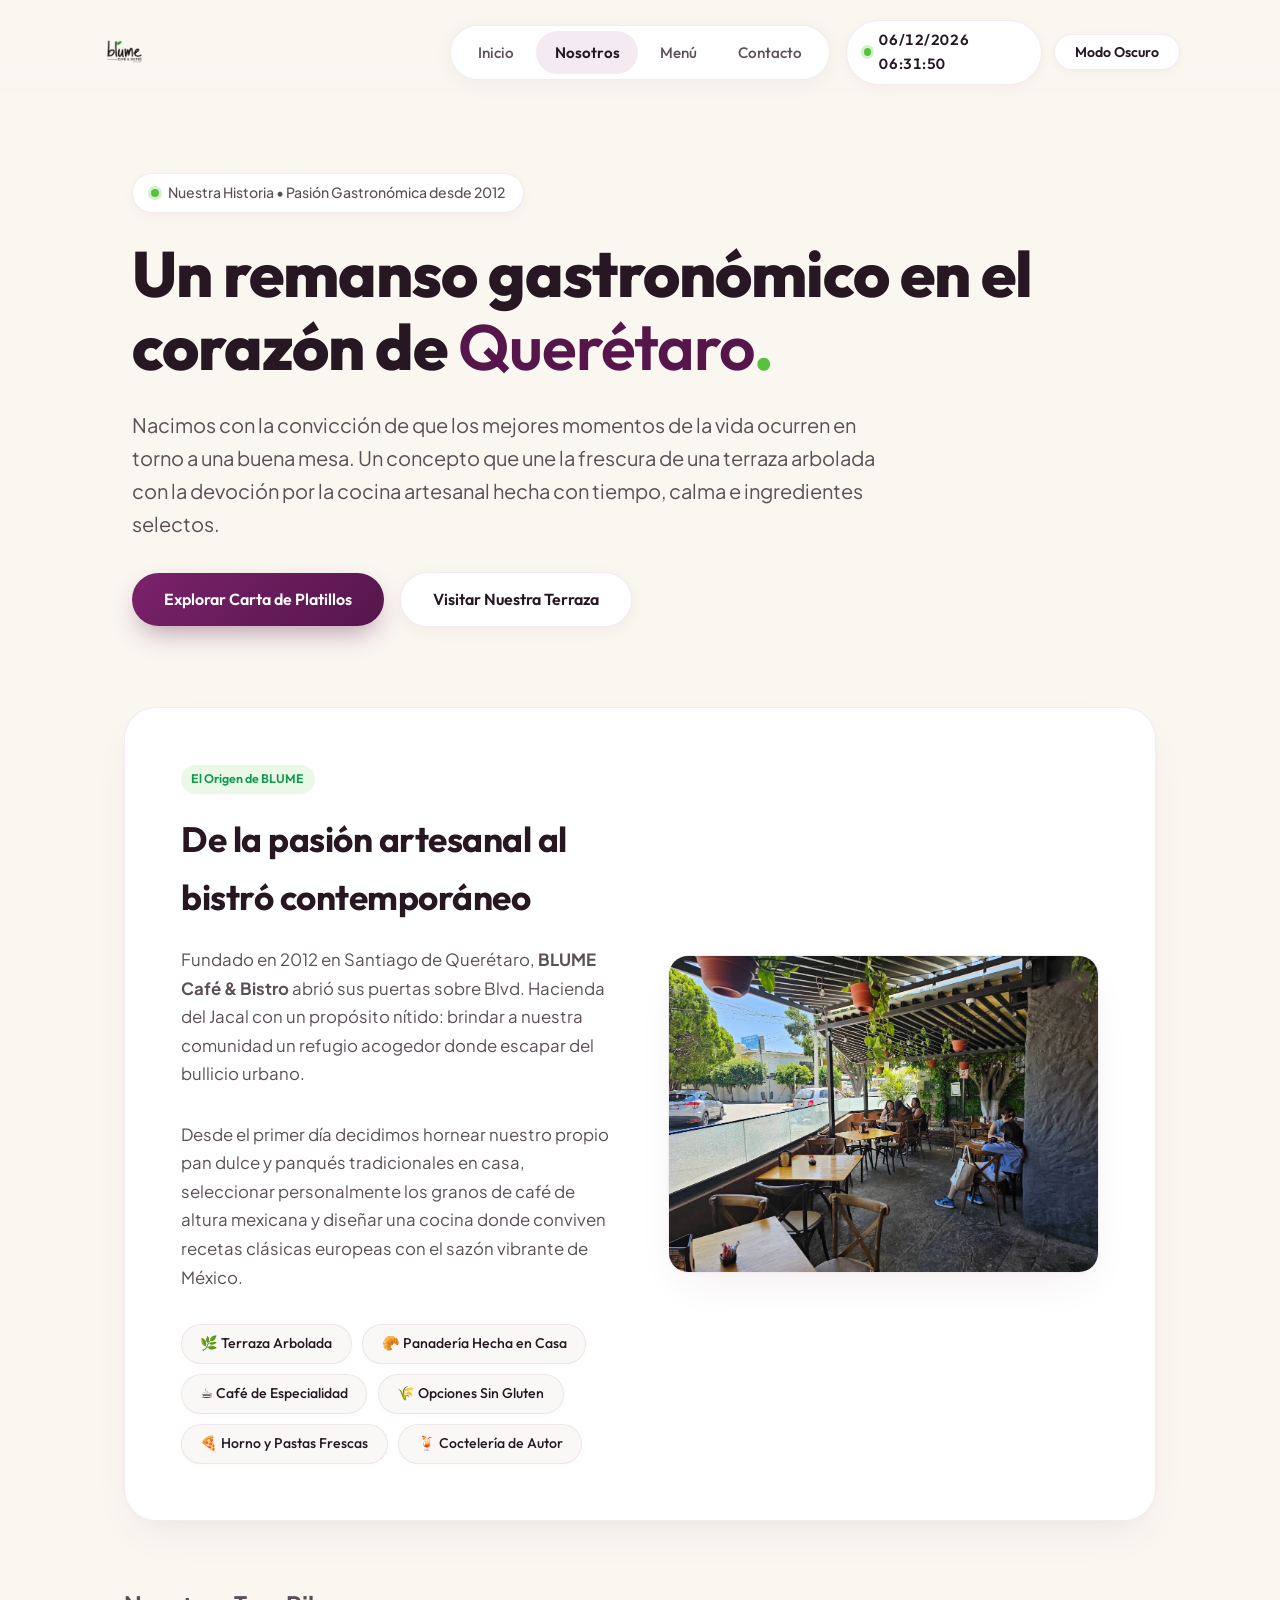
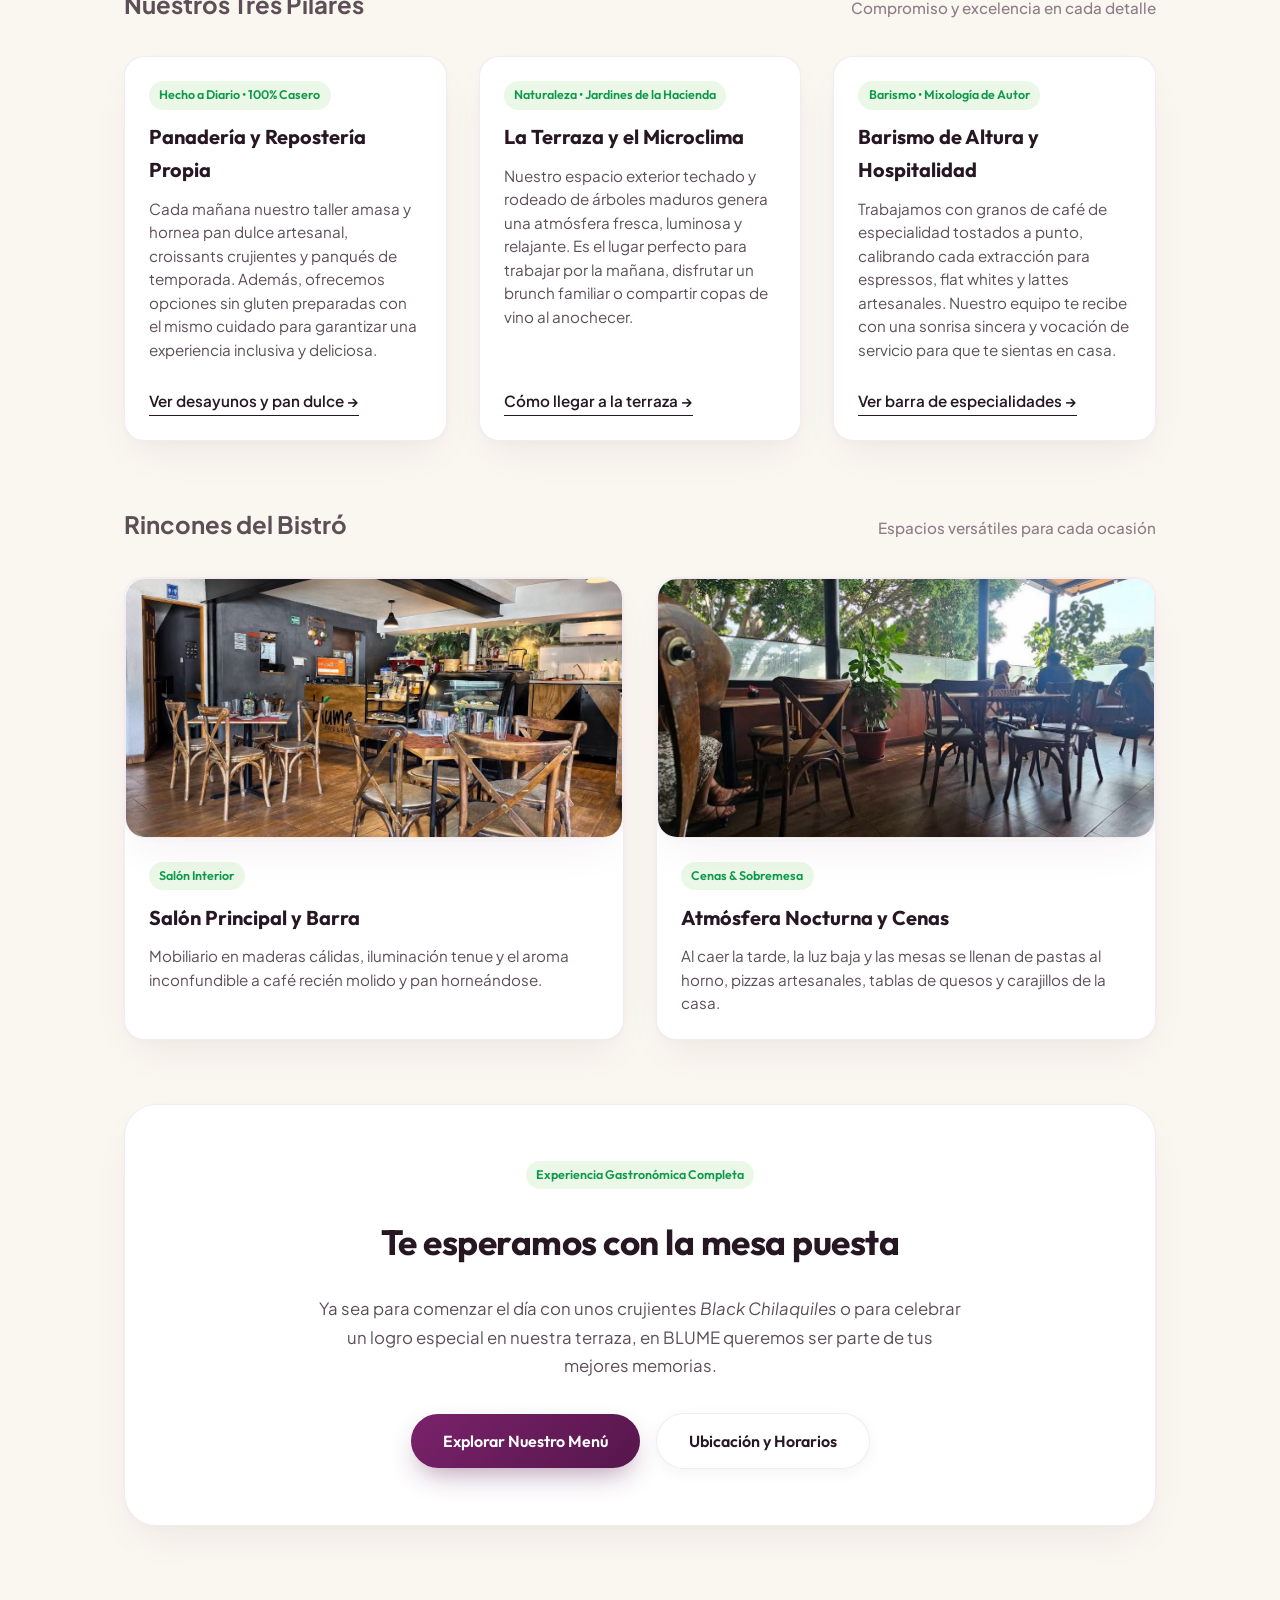
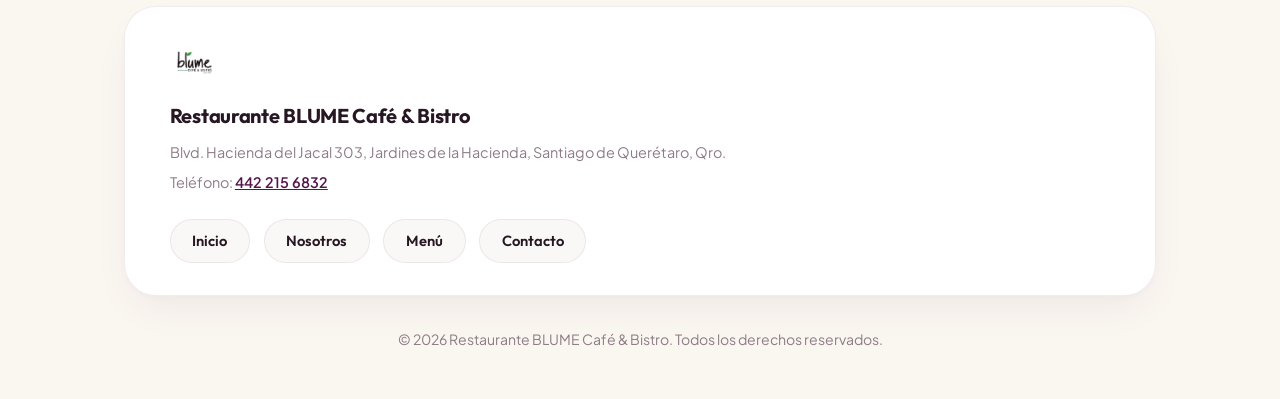
==== commit 0c520424: "Small Fixes - 'index.html', 'pages/about_us.html', 'pages/contact.html', 'pages/products.html' Se qu" ====
--- a/pages/about_us.html
+++ b/pages/about_us.html
@@ -29,7 +29,6 @@
     <div class="header-inner">
       <a href="../index.html" class="logo" aria-label="Inicio - BLUME Café & Bistro">
         <img src="../images/logo_blume_sin_fondo.png" alt="Logotipo BLUME Café & Bistro" class="logo-img">
-        <span>BLUME</span>
       </a>
 
       <nav aria-label="Navegación principal">
--- a/css/style.css
+++ b/css/style.css
@@ -28,6 +28,8 @@
   --primary-dark: #3e0e36;           /* Púrpura profundo para contrastes */
   --accent-1: #59c13d;               /* Color de Acento 1: Verde frescura / huerto */
   --accent-2: #0e9a4b;               /* Color de Acento 2: Verde esmeralda / follaje */
+  --error: #B81424;                  /* Color de Error: Rojo escarlata tradicional */
+  --error-glow: rgba(184, 20, 36, 0.28);
 
   --primary-soft: rgba(86, 22, 75, 0.08);
   --primary-glow: rgba(86, 22, 75, 0.35);
@@ -832,7 +834,7 @@
   display: none;
   font-family: var(--font-body);
   font-size: 0.84rem;
-  color: var(--accent-2);
+  color: var(--error);
   font-weight: 600;
   margin-top: 0.2rem;
   line-height: 1.4;
@@ -840,7 +842,7 @@
 
 body.dark-mode .field-error-msg,
 body.dark-theme .field-error-msg {
-  color: var(--accent-1);
+  color: var(--error);
 }
 
 #formulario label {
@@ -1355,14 +1357,14 @@
   transform: translateY(-1px);
 }
 
-/* Estilo para campo erroneo animado por jQuery (Acento verde) */
+/* Estilo para campo erroneo animado por jQuery (Escarlata corporativo) */
 .input-error {
-  border-color: var(--accent-1) !important;
-  box-shadow: 0 0 0 3.5px rgba(89, 193, 61, 0.28) !important;
+  border-color: var(--error) !important;
+  box-shadow: 0 0 0 3.5px var(--error-glow) !important;
 }
 
 .form-field.field-has-error {
-  border-left: 4px solid var(--accent-1) !important;
+  border-left: 4px solid var(--error) !important;
 }
 
 /* Variables y reglas para Modo Oscuro */
@@ -1377,6 +1379,8 @@
   --text-body: #CFC5CB;
   --text-muted: #A3969F;
   --border-light: rgba(255, 255, 255, 0.1);
+  --error: #ff4d5a;                  /* Escarlata luminoso de alta visibilidad para Dark Mode */
+  --error-glow: rgba(255, 77, 90, 0.35);
   --primary: #c96dba;                /* Púrpura especial para Dark Mode */
   --primary-light: #df8fd2;
   --primary-dark: #a14c93;
@@ -1720,6 +1724,13 @@
   background: var(--surface-input);
 }
 
+.menu-card-img-wrapper a {
+  display: block;
+  width: 100%;
+  height: 100%;
+  position: relative;
+}
+
 .menu-card-img-wrapper img {
   width: 100%;
   height: 100%;
@@ -1727,6 +1738,84 @@
   transition: transform 0.4s ease;
   display: block;
   cursor: pointer;
+}
+
+.menu-card-img-wrapper .zoom-hint {
+  position: absolute;
+  bottom: 10px;
+  right: 10px;
+  background: rgba(38, 23, 35, 0.75);
+  backdrop-filter: blur(4px);
+  color: #FFFFFF;
+  font-family: var(--font-heading);
+  font-size: 0.75rem;
+  font-weight: 600;
+  padding: 4px 10px;
+  border-radius: var(--radius-pill);
+  pointer-events: none;
+  opacity: 0.85;
+  transition: opacity var(--transition);
+}
+
+.menu-card:hover .zoom-hint {
+  opacity: 1;
+}
+
+.menu-slider-container {
+  max-width: 680px;
+  width: 100%;
+  margin: 0 auto;
+}
+
+.menu-slide-item {
+  position: relative;
+  width: 100%;
+}
+
+.menu-slide-link {
+  display: block;
+  position: relative;
+  cursor: zoom-in;
+  overflow: hidden;
+  border-radius: var(--radius-md);
+  text-decoration: none;
+}
+
+.menu-slide-link img {
+  width: 100%;
+  display: block;
+  border-radius: var(--radius-md);
+  transition: transform 0.3s ease;
+}
+
+.menu-slide-link:hover img {
+  transform: scale(1.015);
+}
+
+.menu-slide-link .zoom-badge-btn {
+  position: absolute;
+  top: 16px;
+  right: 16px;
+  display: inline-flex;
+  align-items: center;
+  gap: 0.5rem;
+  background: rgba(38, 23, 35, 0.85);
+  backdrop-filter: blur(6px);
+  color: #FFFFFF;
+  font-family: var(--font-heading);
+  font-size: 0.85rem;
+  font-weight: 600;
+  padding: 8px 14px;
+  border-radius: var(--radius-pill);
+  box-shadow: 0 4px 14px rgba(0, 0, 0, 0.25);
+  pointer-events: none;
+  transition: all var(--transition);
+}
+
+.menu-slide-link:hover .zoom-badge-btn {
+  background: var(--primary);
+  transform: translateY(-2px);
+  box-shadow: var(--shadow-primary);
 }
 
 .menu-card:hover .menu-card-img-wrapper img {
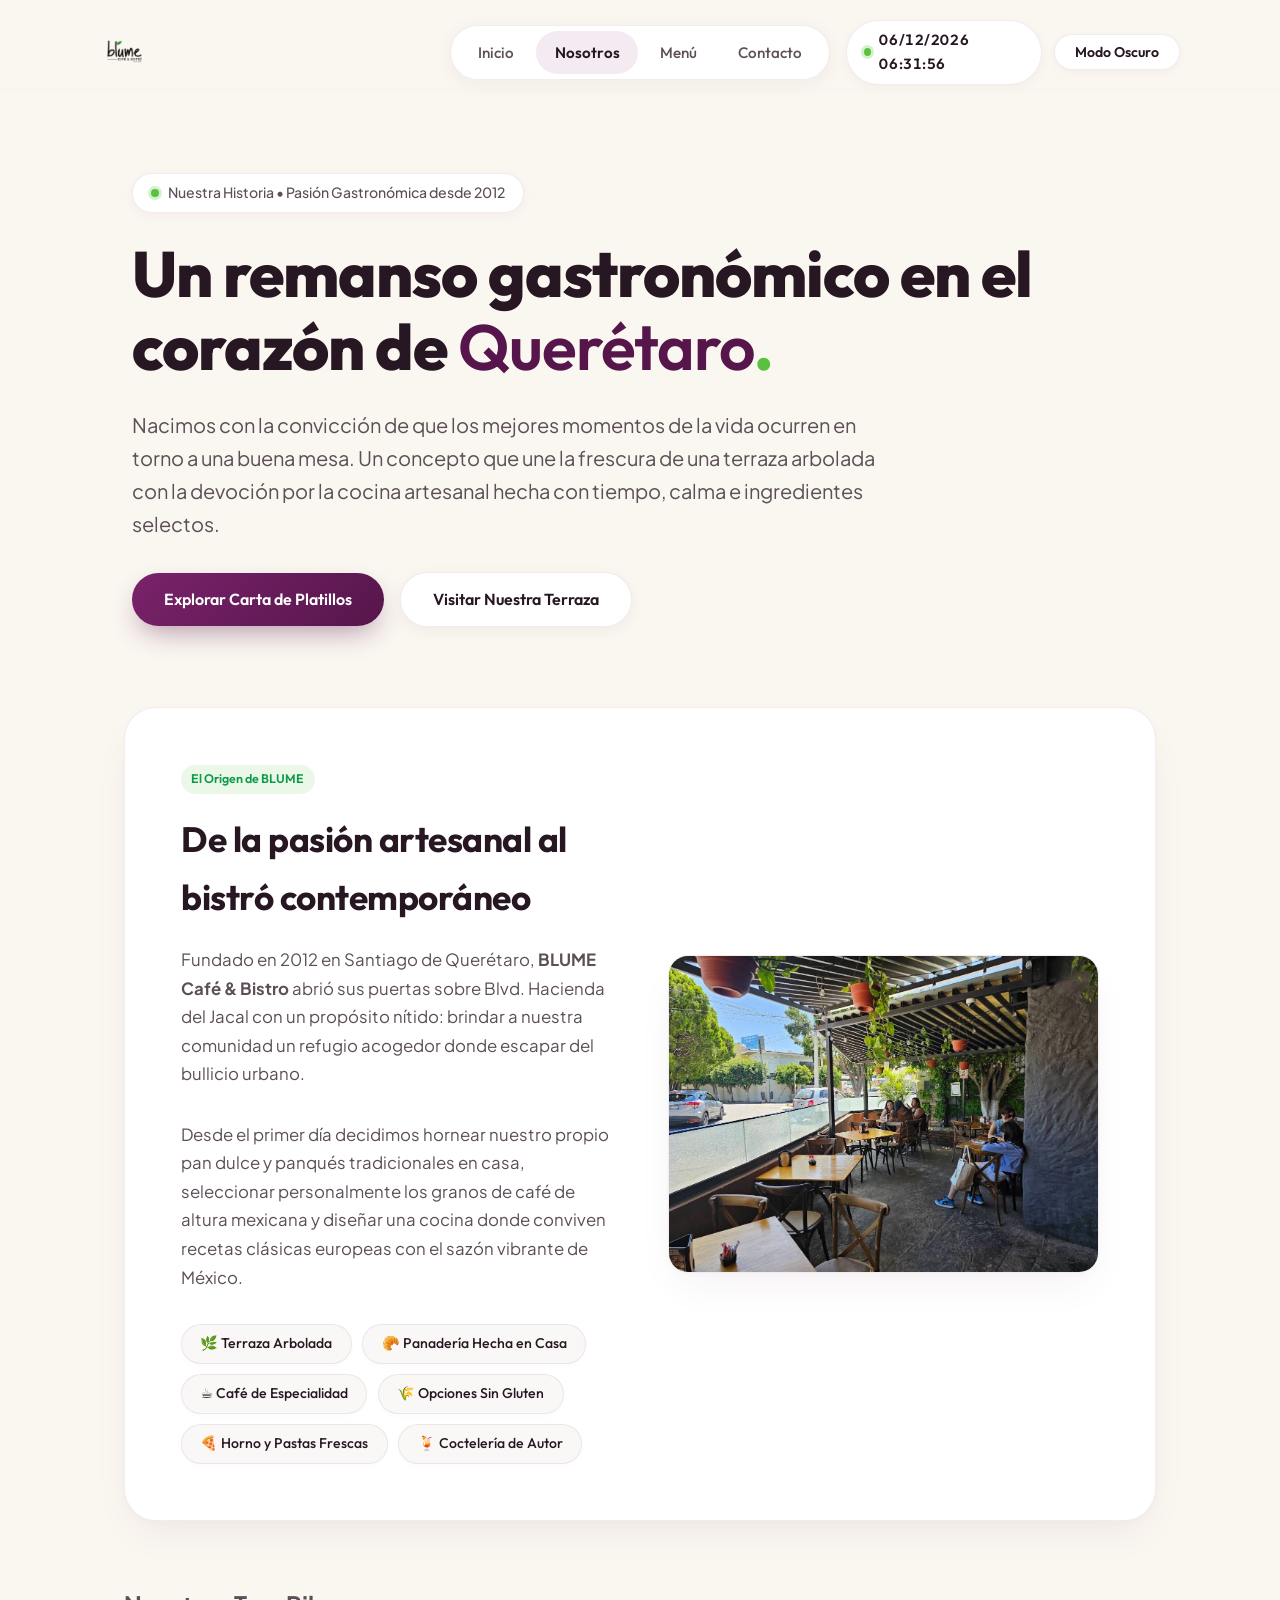
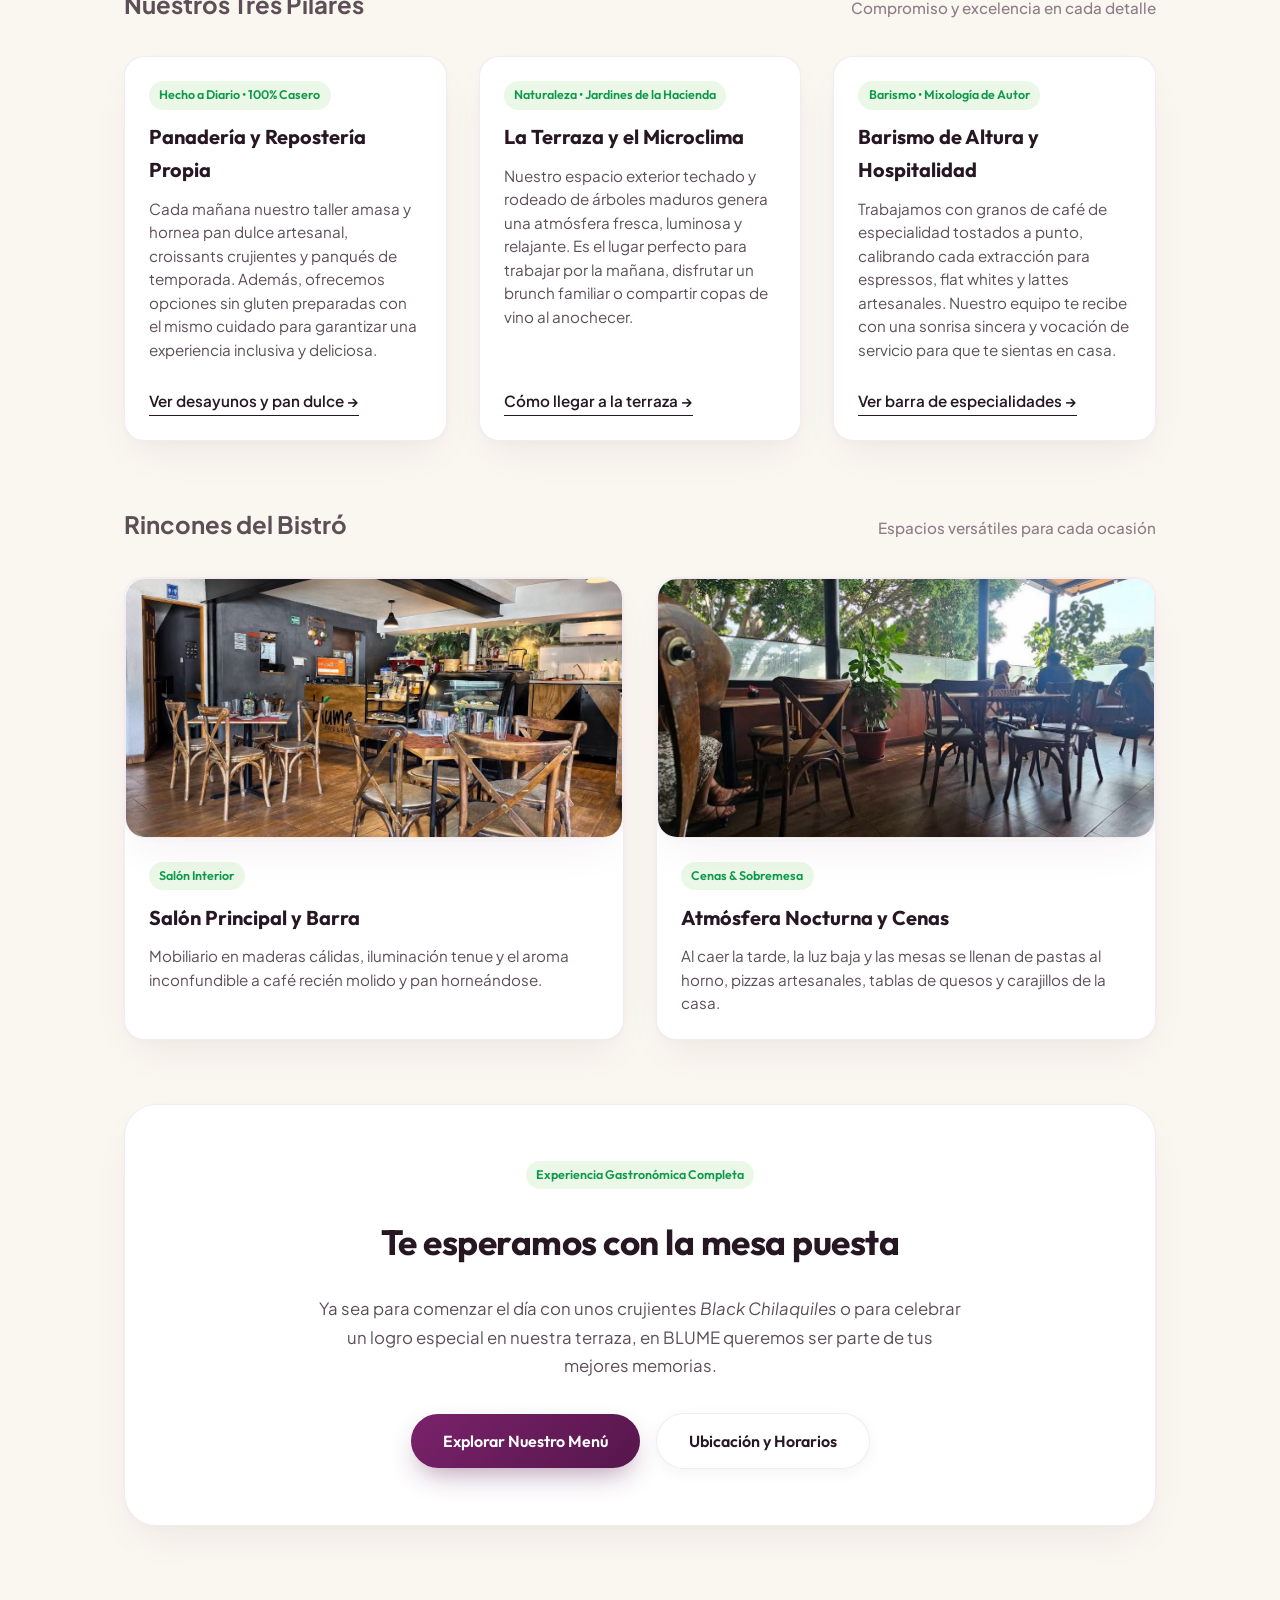
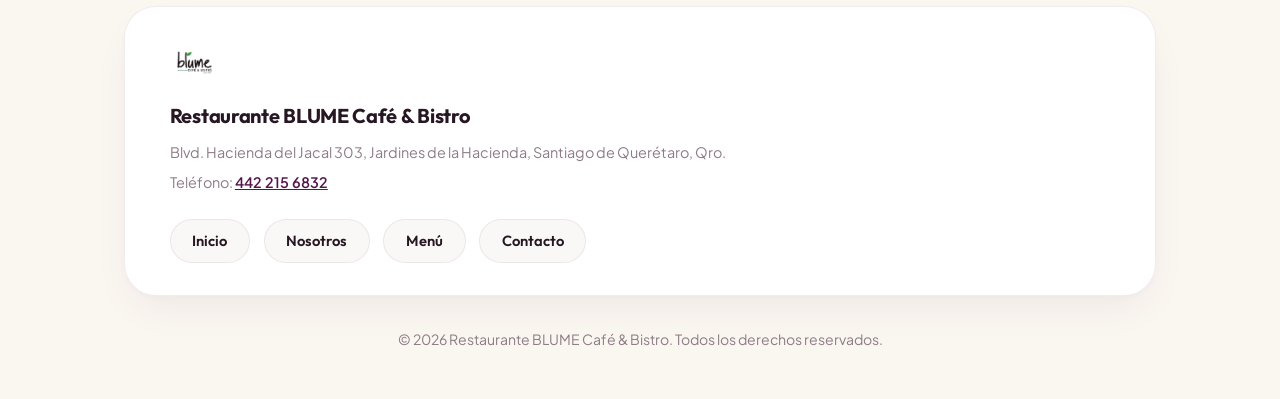
==== commit 6eb1c996: "Logo en Pestaña - Se agregó el logo en las pestañas del sitio web" ====
--- a/pages/about_us.html
+++ b/pages/about_us.html
@@ -19,6 +19,8 @@
   
   <!-- Scripts globales (Reloj en tiempo real, Modo Oscuro, Botón Ir Arriba) -->
   <script src="../js/main.js" defer></script>
+
+  <link rel="icon" type="image/jpg" href="../images/logo_blume.jpg">
 </head>
 <body>
 
